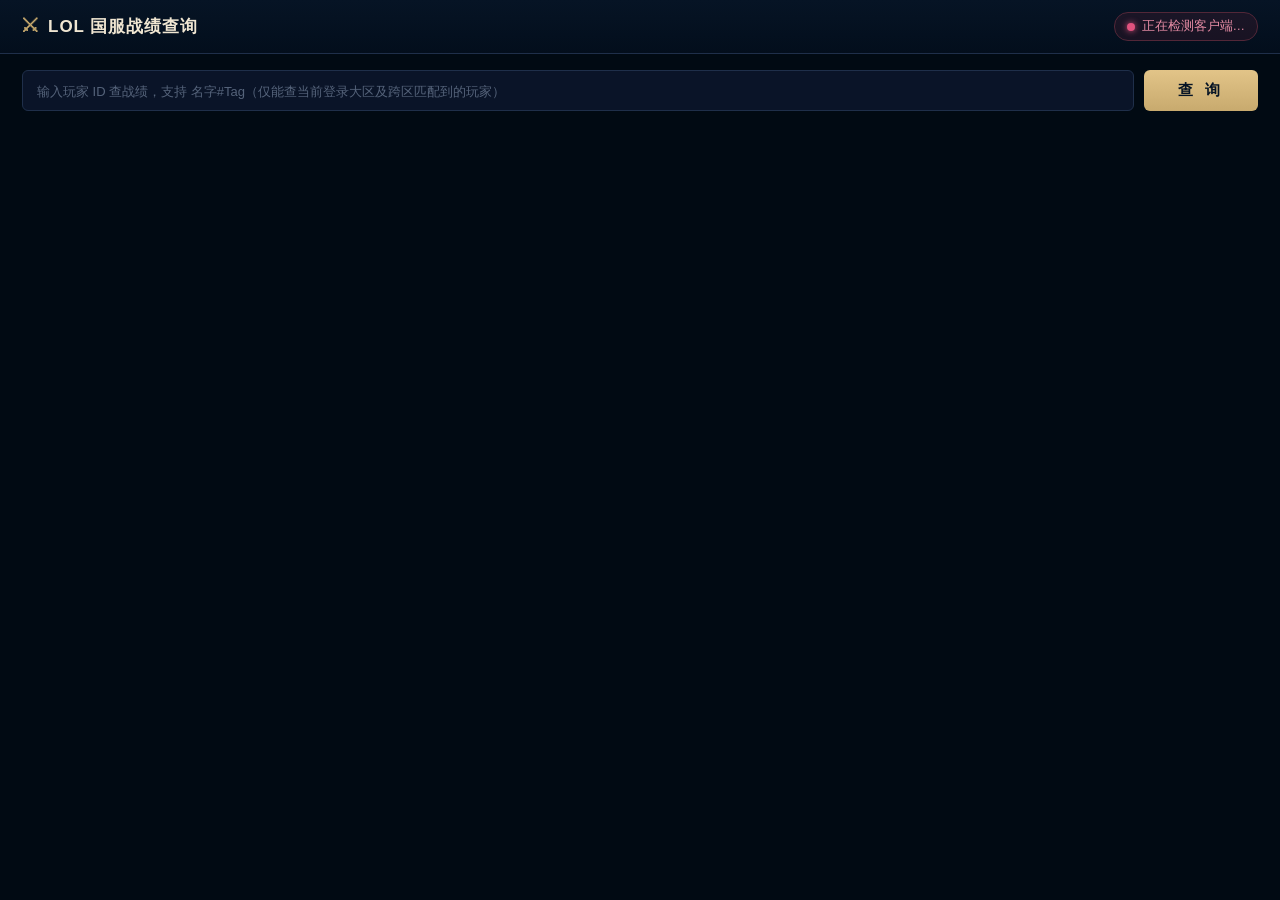
==== app/ui/index.html @ 6cfbda03 "LoL CN server match history viewer (LCU + pywebview), packaged as single exe" ====
<!DOCTYPE html>
<html lang="zh-CN">
<head>
<meta charset="utf-8">
<title>英雄联盟国服战绩查询</title>
<link rel="stylesheet" href="style.css">
</head>
<body>
<header>
  <div class="logo"><span class="logo-mark">⚔</span>LOL 国服战绩查询</div>
  <div id="connBadge" class="badge offline">
    <span class="dot"></span><span id="connText">正在检测客户端…</span>
    <button id="retryBtn" class="mini" hidden>重试</button>
  </div>
</header>

<main>
  <section class="search-row">
    <input id="queryInput" placeholder="输入玩家 ID 查战绩，支持 名字#Tag（仅能查当前登录大区及跨区匹配到的玩家）" autocomplete="off">
    <button id="searchBtn" class="primary">查 询</button>
  </section>

  <div id="toast" class="toast" hidden></div>

  <section id="playerBar" class="player-bar" hidden></section>
  <section id="summaryCards" class="summary" hidden></section>

  <section id="listHead" class="list-head" hidden>
    <div id="listTitle" class="list-title">战绩</div>
    <div class="list-actions">
      <button id="loadMoreBtn" class="ghost">加载更多</button>
      <button id="loadAllBtn" class="ghost">加载全部战绩</button>
      <button id="exportBtn" class="ghost">导出 CSV</button>
    </div>
  </section>

  <section id="matchList" class="match-list"></section>
  <div id="loadingAll" class="loading-all" hidden></div>
  <div id="emptyHint" class="empty" hidden>输入玩家 ID 开始查询</div>
</main>

<div id="detailMask" class="detail-mask" hidden>
  <div class="detail-panel">
    <div class="detail-head">
      <span id="detailTitle">对局详情</span>
      <button id="detailClose" class="ghost">关闭</button>
    </div>
    <div id="detailBody" class="detail-body">加载中…</div>
  </div>
</div>

<script src="app.js"></script>
</body>
</html>
---- app/ui/style.css ----
:root {
  --bg: #010a13;
  --panel: #0a1428;
  --panel2: #0f1e33;
  --line: #1f2f4a;
  --gold: #c8aa6e;
  --gold-bright: #f0e6d2;
  --cyan: #0ac8b9;
  --text: #a9b3c4;
  --text-bright: #e8e8f0;
  --win: #4a8fd6;
  --lose: #e0527e;
  --kda-high: #d0a94c;
}

* { box-sizing: border-box; margin: 0; padding: 0; }

/* hidden 属性必须始终生效，防止被 display:flex 等规则覆盖 */
[hidden] { display: none !important; }

body {
  background: var(--bg);
  color: var(--text);
  font-family: "Microsoft YaHei", "PingFang SC", "Segoe UI", sans-serif;
  font-size: 14px;
  overflow: hidden;
  height: 100vh;
  display: flex;
  flex-direction: column;
}

header {
  display: flex; align-items: center; justify-content: space-between;
  padding: 12px 22px;
  background: linear-gradient(180deg, #061425, #030e1c);
  border-bottom: 1px solid var(--line);
  flex: none;
}
.logo { font-size: 17px; font-weight: bold; color: var(--gold-bright); letter-spacing: 1px; }
.logo-mark { color: var(--gold); margin-right: 8px; }

.badge {
  display: flex; align-items: center; gap: 7px;
  padding: 5px 12px; border-radius: 14px; font-size: 12.5px;
  border: 1px solid var(--line);
}
.badge .dot { width: 8px; height: 8px; border-radius: 50%; background: #888; }
.badge.online { color: #7be3c0; border-color: #1e4a3d; background: rgba(30, 90, 70, .25); }
.badge.online .dot { background: #2fd6a0; box-shadow: 0 0 6px #2fd6a0; }
.badge.offline { color: #e58ba4; border-color: #522738; background: rgba(90, 30, 50, .25); }
.badge.offline .dot { background: #e0527e; box-shadow: 0 0 6px #e0527e; }

main { flex: 1; overflow-y: auto; padding: 16px 22px 30px; }

/* ---------- 搜索 ---------- */
.search-row { display: flex; gap: 10px; margin-bottom: 14px; }
#queryInput {
  flex: 1; padding: 11px 14px; font-size: 14.5px;
  background: var(--panel); border: 1px solid var(--line); border-radius: 6px;
  color: var(--text-bright); outline: none; transition: border-color .15s;
}
#queryInput:focus { border-color: var(--gold); }
#queryInput::placeholder { color: #55637a; font-size: 13px; }

button.primary {
  padding: 11px 34px; font-size: 15px; letter-spacing: 4px; cursor: pointer;
  color: #061425; font-weight: bold;
  background: linear-gradient(180deg, #e2c488, #c8aa6e);
  border: none; border-radius: 6px; transition: filter .15s;
}
button.primary:hover { filter: brightness(1.1); }
button.primary:disabled { filter: grayscale(.6); cursor: not-allowed; }

button.ghost {
  padding: 7px 14px; font-size: 13px; cursor: pointer; color: var(--gold);
  background: transparent; border: 1px solid #3a4a63; border-radius: 5px;
  transition: all .15s;
}
button.ghost:hover:not(:disabled) { border-color: var(--gold); background: rgba(200,170,110,.08); }
button.ghost:disabled { opacity: .45; cursor: not-allowed; }
button.mini {
  padding: 2px 10px; font-size: 12px; cursor: pointer; color: #e58ba4;
  background: transparent; border: 1px solid #522738; border-radius: 10px;
}

/* ---------- 提示 ---------- */
.toast {
  position: sticky; top: 0; z-index: 50; margin-bottom: 12px;
  padding: 10px 14px; border-radius: 6px; font-size: 13.5px; line-height: 1.5;
  background: #2c1622; color: #f0b7c8; border: 1px solid #522738;
}

/* ---------- 玩家条 ---------- */
.player-bar {
  display: flex; align-items: center; gap: 14px;
  padding: 14px 18px; margin-bottom: 12px;
  background: linear-gradient(90deg, var(--panel2), var(--panel));
  border: 1px solid var(--line); border-radius: 8px;
}
.player-bar .avatar {
  width: 52px; height: 52px; border-radius: 50%; flex: none;
  background: radial-gradient(circle at 35% 30%, #2a4a75, #14263f);
  color: var(--gold-bright); font-size: 22px; font-weight: bold;
  display: flex; align-items: center; justify-content: center;
  border: 2px solid var(--gold); overflow: hidden;
}
.player-bar .avatar img { width: 100%; height: 100%; object-fit: cover; }
.player-bar .name { font-size: 18px; font-weight: bold; color: var(--text-bright); }
.player-bar .sub { font-size: 12.5px; color: #6b7a92; margin-top: 3px; }

/* ---------- 汇总 ---------- */
.summary { display: grid; grid-template-columns: repeat(4, 1fr); gap: 10px; margin-bottom: 14px; }
.stat-card {
  background: var(--panel); border: 1px solid var(--line); border-radius: 8px;
  padding: 12px 16px;
}
.stat-card .label { font-size: 12px; color: #6b7a92; margin-bottom: 6px; }
.stat-card .value { font-size: 21px; font-weight: bold; color: var(--text-bright); }
.stat-card .value .unit { font-size: 12px; color: #6b7a92; font-weight: normal; }
.stat-card .champ-row { display: flex; gap: 6px; flex-wrap: wrap; }
.champ-chip { display: flex; align-items: center; gap: 4px; font-size: 11px; color: var(--text); }
.champ-chip img { width: 24px; height: 24px; border-radius: 4px; }
.champ-chip .wr { color: #6b7a92; }
.champ-chip b { color: var(--text-bright); font-weight: normal; }
.champ-chip .cname { max-width: 64px; overflow: hidden; text-overflow: ellipsis; white-space: nowrap; }
.wr-good { color: #5fc6ae !important; }
.wr-bad { color: #e0527e !important; }

/* ---------- 列表 ---------- */
.list-head {
  display: flex; align-items: center; justify-content: space-between;
  margin: 4px 0 10px;
}
.list-title { font-size: 14px; color: #8393ab; }
.list-actions { display: flex; gap: 8px; }

.match-list { display: flex; flex-direction: column; gap: 8px; }

.match-card {
  display: flex; align-items: center; gap: 14px;
  background: var(--panel); border: 1px solid var(--line); border-radius: 8px;
  padding: 10px 14px 10px 0; cursor: pointer; overflow: hidden;
  transition: border-color .15s, transform .1s;
}
.match-card:hover { border-color: #3a5a83; }
.match-card.win { border-left: 3px solid var(--win); }
.match-card.lose { border-left: 3px solid var(--lose); }

.mc-champ { position: relative; width: 52px; height: 52px; flex: none; margin-left: 12px; }
.mc-champ img {
  width: 100%; height: 100%; border-radius: 6px; object-fit: cover;
  border: 1px solid var(--line);
}
.mc-champ .lvl {
  position: absolute; right: -4px; bottom: -4px;
  background: #061425; border: 1px solid var(--line); border-radius: 8px;
  font-size: 10.5px; padding: 0 5px; color: var(--gold);
}
.mc-champ .ph {
  width: 100%; height: 100%; border-radius: 6px;
  background: linear-gradient(135deg, #1b3355, #10203a);
  display: flex; align-items: center; justify-content: center;
  color: var(--gold); font-size: 16px; font-weight: bold;
}

.mc-main { width: 190px; flex: none; }
.mc-main .cname { font-size: 14.5px; font-weight: bold; color: var(--text-bright); }
.mc-main .meta { font-size: 12px; color: #6b7a92; margin-top: 4px; }
.mc-main .meta .win-word { color: #5fc6ae; font-weight: bold; }
.mc-main .meta .lose-word { color: #e0527e; font-weight: bold; }

.mc-kda { width: 130px; flex: none; text-align: center; }
.mc-kda .nums { font-size: 15.5px; color: var(--text-bright); font-weight: bold; }
.mc-kda .nums .d { color: #e0527e; }
.mc-kda .ratio { font-size: 12px; margin-top: 3px; color: #6b7a92; }
.kda-good { color: var(--kda-high) !important; }

.mc-stats { display: flex; gap: 22px; flex: 1; }
.mc-stat { text-align: center; min-width: 52px; }
.mc-stat .v { font-size: 14px; color: var(--text-bright); }
.mc-stat .k { font-size: 11px; color: #6b7a92; margin-top: 2px; }

.mc-right { text-align: right; flex: none; margin-left: auto; padding-right: 4px; }
.mc-right .dur { font-size: 13px; color: var(--text); }
.mc-right .mode { font-size: 12px; color: #6b7a92; margin-top: 3px; }
.mc-right .arrow { color: #3a4a63; font-size: 16px; margin-left: 10px; }
.remake-tag { font-size: 11px; color: #c9a227; border: 1px solid #4d3f14; border-radius: 3px; padding: 0 4px; margin-left: 6px; }

.empty { text-align: center; color: #55637a; padding: 60px 0; font-size: 14px; }
.loading-all { text-align: center; color: var(--gold); padding: 14px 0; font-size: 13px; }

/* ---------- 详情弹层 ---------- */
.detail-mask {
  position: fixed; inset: 0; background: rgba(1, 6, 12, .78); z-index: 100;
  display: flex; align-items: center; justify-content: center;
}
.detail-panel {
  width: min(860px, 92vw); max-height: 86vh; overflow-y: auto;
  background: var(--panel2); border: 1px solid #3a4a63; border-radius: 10px;
  padding: 18px 22px;
}
.detail-head {
  display: flex; justify-content: space-between; align-items: center;
  font-size: 15px; color: var(--text-bright); font-weight: bold; margin-bottom: 14px;
}
.detail-team-title { font-size: 13px; margin: 10px 0 6px; color: #8393ab; }
.detail-team-title.win { color: #5fc6ae; }
.detail-team-title.lose { color: #e0527e; }

.dtable { width: 100%; border-collapse: collapse; }
.dtable td { padding: 5px 6px; font-size: 13px; border-top: 1px solid #16263e; }
.dtable tr.me { background: rgba(200, 170, 110, .07); }
.dtable .dchamp { display: flex; align-items: center; gap: 8px; }
.dtable .dchamp img { width: 30px; height: 30px; border-radius: 4px; }
.dtable .dchamp span { color: var(--text-bright); }
.dtable .items { display: flex; gap: 3px; }
.dtable .items img { width: 20px; height: 20px; border-radius: 3px; background: #16263e; }
.dtable .dkda b { color: var(--text-bright); }
.dtable .dkda .d { color: #e0527e; }

/* 滚动条 */
::-webkit-scrollbar { width: 10px; }
::-webkit-scrollbar-thumb { background: #1f2f4a; border-radius: 5px; }
::-webkit-scrollbar-track { background: transparent; }
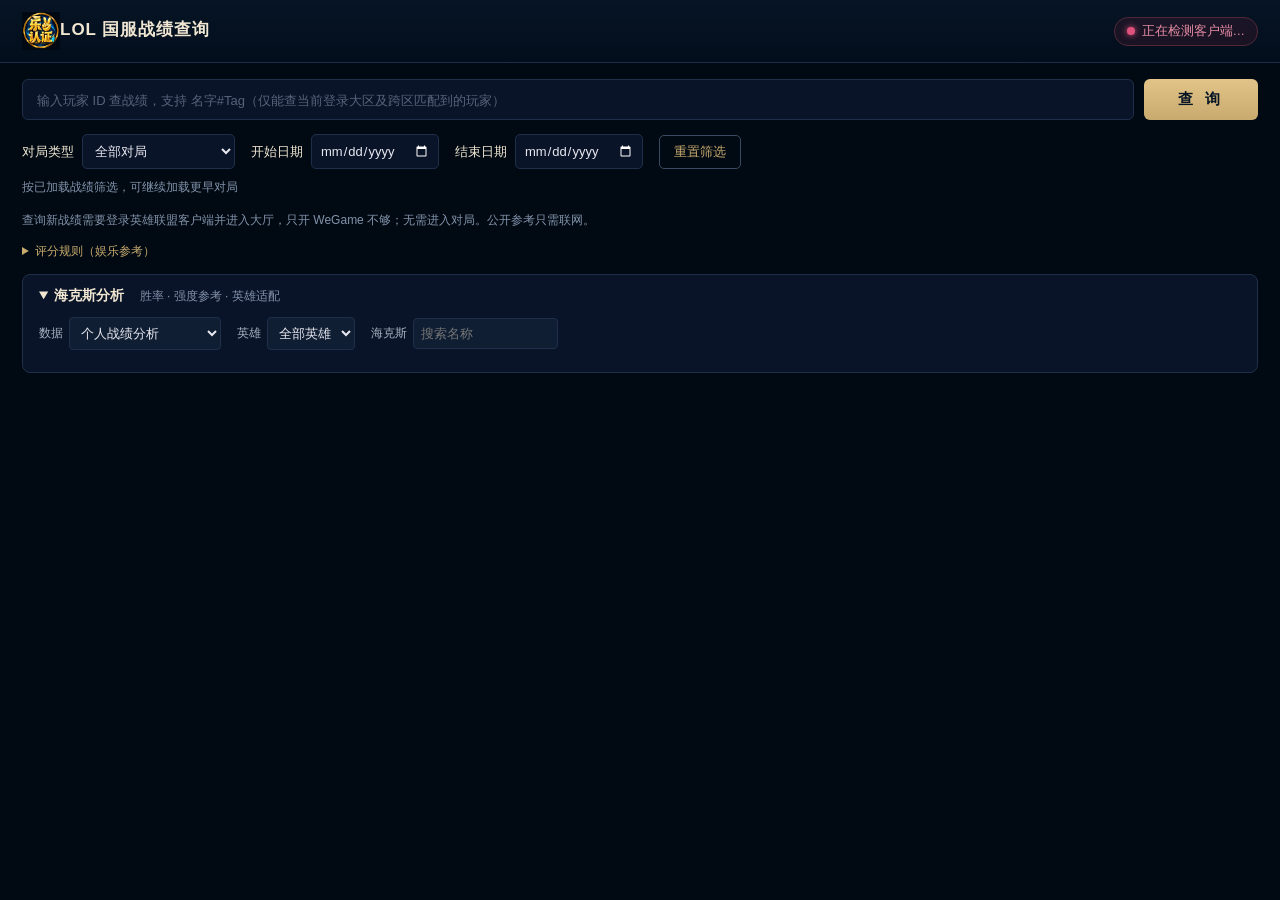
==== commit 9d241e60: "feat: add ARAM Mayhem analysis, player ratings and custom app icon" ====
--- a/app/ui/index.html
+++ b/app/ui/index.html
@@ -3,11 +3,12 @@
 <head>
 <meta charset="utf-8">
 <title>英雄联盟国服战绩查询</title>
+<link rel="icon" href="app-icon.ico">
 <link rel="stylesheet" href="style.css">
 </head>
 <body>
 <header>
-  <div class="logo"><span class="logo-mark">⚔</span>LOL 国服战绩查询</div>
+  <div class="logo"><img class="app-logo" src="app-icon.png" alt="乐✌认证">LOL 国服战绩查询</div>
   <div id="connBadge" class="badge offline">
     <span class="dot"></span><span id="connText">正在检测客户端…</span>
     <button id="retryBtn" class="mini" hidden>重试</button>
@@ -20,14 +21,54 @@
     <button id="searchBtn" class="primary">查 询</button>
   </section>
 
+  <section class="filter-row" aria-label="战绩筛选">
+    <label>对局类型 <select id="queueFilter">
+      <option value="all">全部对局</option>
+      <option value="mayhem">海克斯大乱斗</option>
+      <option value="aram">极地大乱斗</option>
+      <option value="ranked-solo">排位（单双排）</option>
+      <option value="ranked-flex">排位（灵活组排）</option>
+      <option value="normal">匹配模式</option>
+      <option value="arena">斗魂竞技场</option>
+      <option value="urf">无限火力 / 无限乱斗</option>
+      <option value="other">其他模式</option>
+    </select></label>
+    <label>开始日期 <input id="dateFrom" type="date"></label>
+    <label>结束日期 <input id="dateTo" type="date"></label>
+    <button id="resetFilters" class="ghost">重置筛选</button>
+    <span id="filterHint" class="filter-hint">按已加载战绩筛选，可继续加载更早对局</span>
+  </section>
+
   <div id="toast" class="toast" hidden></div>
+  <p class="connection-help">查询新战绩需要登录英雄联盟客户端并进入大厅，只开 WeGame 不够；无需进入对局。公开参考只需联网。</p>
 
   <section id="playerBar" class="player-bar" hidden></section>
   <section id="summaryCards" class="summary" hidden></section>
+  <section id="damageSummary" class="damage-summary" hidden>
+    <div><b>近期伤害评价</b> <span id="damageVerdict"></span><p id="damageProgress"></p></div>
+    <button id="retryDamage" class="ghost" hidden>重试伤害核验</button>
+  </section>
+  <details class="rating-rules"><summary>评分规则（娱乐参考）</summary><div id="ratingRules"></div></details>
+
+  <details id="augmentAnalysis" class="analysis-panel" open>
+    <summary>海克斯分析 <span>胜率 · 强度参考 · 英雄适配</span></summary>
+    <div class="analysis-controls">
+      <label>数据 <select id="analysisSource">
+        <option value="personal">个人战绩分析</option>
+        <option value="public">公开强度 / 英雄适配</option>
+      </select></label>
+      <label>英雄 <select id="analysisChampion"><option value="0">全部英雄</option></select></label>
+      <label>海克斯 <input id="analysisSearch" type="search" placeholder="搜索名称"></label>
+      <button id="refreshReference" class="ghost" hidden>刷新公开参考</button>
+    </div>
+    <p id="analysisNote" class="analysis-note"></p>
+    <div id="analysisBody" class="analysis-body"></div>
+  </details>
 
   <section id="listHead" class="list-head" hidden>
     <div id="listTitle" class="list-title">战绩</div>
     <div class="list-actions">
+      <select id="matchSort" aria-label="战绩排序"><option value="date">最新对局在前</option><option value="score">评分从高到低</option></select>
       <button id="loadMoreBtn" class="ghost">加载更多</button>
       <button id="loadAllBtn" class="ghost">加载全部战绩</button>
       <button id="exportBtn" class="ghost">导出 CSV</button>
@@ -43,12 +84,16 @@
   <div class="detail-panel">
     <div class="detail-head">
       <span id="detailTitle">对局详情</span>
+      <select id="detailSort" aria-label="队伍内排序"><option value="default">队伍默认顺序</option><option value="score">队伍内评分从高到低</option></select>
       <button id="detailClose" class="ghost">关闭</button>
     </div>
     <div id="detailBody" class="detail-body">加载中…</div>
   </div>
 </div>
 
+<script src="ratings.js"></script>
+<script src="damage.js"></script>
+<script src="analysis.js"></script>
 <script src="app.js"></script>
 </body>
 </html>
--- a/app/ui/style.css
+++ b/app/ui/style.css
@@ -209,16 +209,119 @@
 
 .dtable { width: 100%; border-collapse: collapse; }
 .dtable td { padding: 5px 6px; font-size: 13px; border-top: 1px solid #16263e; }
+.dtable td:nth-child(n+2) { white-space: nowrap; }
 .dtable tr.me { background: rgba(200, 170, 110, .07); }
 .dtable .dchamp { display: flex; align-items: center; gap: 8px; }
 .dtable .dchamp img { width: 30px; height: 30px; border-radius: 4px; }
 .dtable .dchamp span { color: var(--text-bright); }
+.dtable .dchamp .pname { color: #8393ab; font-size: 12px; max-width: 110px;
+  overflow: hidden; text-overflow: ellipsis; white-space: nowrap; }
+.dtable .daug { max-width: 250px; }
 .dtable .items { display: flex; gap: 3px; }
 .dtable .items img { width: 20px; height: 20px; border-radius: 3px; background: #16263e; }
 .dtable .dkda b { color: var(--text-bright); }
 .dtable .dkda .d { color: #e0527e; }
 
+/* 海克斯强化符文徽章 */
+.aug-chips { display: flex; flex-wrap: wrap; gap: 4px; margin-top: 4px; }
+.aug-chip {
+  font-size: 11px; line-height: 1; padding: 4px 6px;
+  color: #c8aa6e; background: rgba(200, 170, 110, .10);
+  border: 1px solid rgba(200, 170, 110, .35); border-radius: 3px;
+  white-space: nowrap;
+}
+.stat-card .sublabel { font-size: 11px; color: #6b7a92; margin-top: 5px; }
+
+.filter-row { display: flex; align-items: center; flex-wrap: wrap; gap: 10px 16px; margin-bottom: 16px; }
+.filter-row label { display: flex; align-items: center; gap: 8px; font-size: 13px; color: var(--gold-bright); }
+.filter-row select, .filter-row input {
+  color-scheme: dark; background: var(--panel); color: var(--text-bright);
+  border: 1px solid var(--line); border-radius: 5px; padding: 8px; font: inherit;
+}
+.filter-row select:focus, .filter-row input:focus { outline: 1px solid var(--gold); }
+.filter-hint { flex-basis: 100%; color: #8393ab; font-size: 12px; }
+.connection-help { color: #8393ab; font-size: 12px; margin: 0 0 14px; }
+.analysis-panel { margin-bottom: 16px; border: 1px solid var(--line); border-radius: 8px; background: var(--panel); padding: 12px 16px; }
+.analysis-panel summary { color: var(--gold-bright); cursor: pointer; font-weight: bold; }
+.analysis-panel summary span { margin-left: 12px; color: #8393ab; font-size: 12px; font-weight: normal; }
+.analysis-controls { display: flex; flex-wrap: wrap; align-items: center; gap: 10px 16px; margin-top: 12px; }
+.analysis-controls label { display: flex; align-items: center; gap: 6px; font-size: 12px; }
+.analysis-controls select, .analysis-controls input { background: var(--panel2); color: var(--text-bright); border: 1px solid var(--line); padding: 7px; border-radius: 4px; max-width: 230px; }
+.analysis-controls input { width: 145px; }
+.analysis-note { font-size: 12px; color: #8393ab; line-height: 1.6; margin: 10px 0; }
+.analysis-note a { color: var(--cyan); }
+.analysis-body { max-height: 300px; overflow: auto; font-size: 13px; }
+.analysis-table { width: 100%; border-collapse: collapse; }
+.analysis-table th { position: sticky; top: 0; background: #12243b; text-align: left; font-weight: normal; color: #bdcadb; z-index: 1; }
+.analysis-table th, .analysis-table td { padding: 8px; border-bottom: 1px solid var(--line); }
+.analysis-table th, .analysis-table td:nth-child(2), .analysis-table td:nth-child(3) { white-space: nowrap; }
+.analysis-table .aug-chips { margin: 0; }
+.analysis-rate { color: var(--text-bright); font-weight: bold; }
+.analysis-pair { margin: 3px 0; line-height: 1.5; }
+.reference-tier { padding: 3px 10px; border: 1px solid #41566f; border-radius: 4px; }
+.tier-T1 { color: #e6b9ff; border-color: #8661b2; }
+.tier-T2 { color: #e7cb86; border-color: #8c7037; }
+.reference-stale { color: #efbb66; }
+.copy-id { flex: none; padding: 3px 7px; color: var(--cyan); background: transparent; border: 1px solid #285455; border-radius: 4px; cursor: pointer; font: inherit; font-size: 11px; }
+.copy-id:hover { background: #153435; }
+.copy-id:disabled { opacity: .4; cursor: default; }
+.dtable .dchamp { flex-wrap: wrap; }
+.rating-rules { color: #8393ab; margin-bottom: 14px; font-size: 12px; }
+.rating-rules summary { cursor: pointer; color: var(--gold); }
+#ratingRules { padding: 8px 12px; line-height: 1.8; background: var(--panel); border-radius: 5px; }
+.rating-badge { display: inline-block; padding: 3px 6px; border: 1px solid #384b62; border-radius: 4px; font-size: 12px; white-space: nowrap; color: #9baec5; }
+.rating-0 { color: #f4d778; border-color: #97772f; background: #3a3018; }
+.rating-1 { color: #d1afff; border-color: #705093; background: #2b2240; }
+.rating-2 { color: #71d5cb; border-color: #30746f; }
+.rating-3 { color: #91bce7; border-color: #3a6285; }
+.rating-4 { color: #c4b6a2; }
+.rating-5 { color: #d98d9e; border-color: #643846; }
+.mc-right .rating-badge { margin-top: 6px; }
+.player-rating { display: flex; align-items: center; gap: 8px; flex-wrap: wrap; font-size: 12px; margin-top: 8px; }
+.player-rating > span:last-child { color: #8393ab; }
+.friend-badge { display: inline-block; padding: 2px 5px; border: 1px solid #354861; border-radius: 4px; color: #98a9c0; font-size: 11px; white-space: nowrap; }
+.friend-friend { color: #72dac2; border-color: #286852; background: #132e29; }
+.friend-self { color: #ebcf8f; border-color: #736035; }
+.friend-unknown { color: #a59ba8; }
+.detail-friend-note { color: #8393ab; font-size: 12px; margin-bottom: 8px; }
+.detail-rating { margin-top: 5px; }
+.detail-rating .rating-badge { font-size: 11px; }
+.list-head, .list-actions { flex-wrap: wrap; gap: 8px; }
+#matchSort, #detailSort { color: var(--text-bright); background: var(--panel); border: 1px solid var(--line); border-radius: 5px; padding: 5px; }
+.detail-head { gap: 10px; flex-wrap: wrap; }
+#detailSort { margin-left: auto; }
+.damage-summary { display: flex; align-items: center; justify-content: space-between; gap: 12px; padding: 12px 16px; margin-bottom: 14px; background: var(--panel); border: 1px solid var(--line); border-radius: 8px; }
+.damage-summary b { color: var(--gold-bright); margin-right: 10px; }
+.damage-summary p { margin-top: 6px; color: #8393ab; line-height: 1.6; font-size: 12px; }
+.damage-summary button { flex: none; }
+.damage-badge { display: inline-block; color: #8393ab; font-size: 10px; margin-top: 5px; white-space: nowrap; }
+.damage-top { color: #71dbc2; font-weight: bold; }
+.summary { grid-template-columns: repeat(3, minmax(0, 1fr)) minmax(270px, 1.5fr); }
+.stat-card .champ-row { display: grid; grid-template-columns: repeat(2, minmax(0, 1fr)); }
+.champ-chip { min-width: 0; }
+.champ-chip .cname { min-width: 0; flex: 1; }
+.mc-main { width: 290px; min-width: 0; flex: 1; }
+.mc-main .meta time { color: #a9b3c4; }
+.mc-stats { flex: none; gap: 14px; }
+.aug-chip { display: inline-flex; align-items: center; gap: 5px; line-height: 1.4; white-space: normal; }
+.aug-chip img, .aug-placeholder { width: 24px; height: 24px; object-fit: contain; flex: none; }
+.aug-placeholder { text-align: center; font-size: 22px; line-height: 24px; }
+.aug-chip.kSilver { color: #c7d4e3; border-color: #5d718a; background: #1b293d; }
+.aug-chip.kGold { color: #e7cb86; border-color: #8c7037; }
+.aug-chip.kPrismatic { color: #d9bcff; border-color: #8661b2; background: #302440; }
+.aug-empty { color: #8393ab; font-size: 12px; margin-top: 6px; }
+.detail-panel { width: min(1040px, 96vw); }
+.detail-body { overflow-x: auto; }
+.dtable td.daug { max-width: none; white-space: normal; border-top: none; padding: 0 6px 12px 44px; }
+@media (max-width: 1000px) {
+  .mc-stats { gap: 8px; }
+  .mc-kda { width: 110px; }
+  .match-card { gap: 10px; }
+}
+
 /* 滚动条 */
 ::-webkit-scrollbar { width: 10px; }
 ::-webkit-scrollbar-thumb { background: #1f2f4a; border-radius: 5px; }
 ::-webkit-scrollbar-track { background: transparent; }
+
+.app-logo { width: 38px; height: 38px; object-fit: contain; vertical-align: middle; }
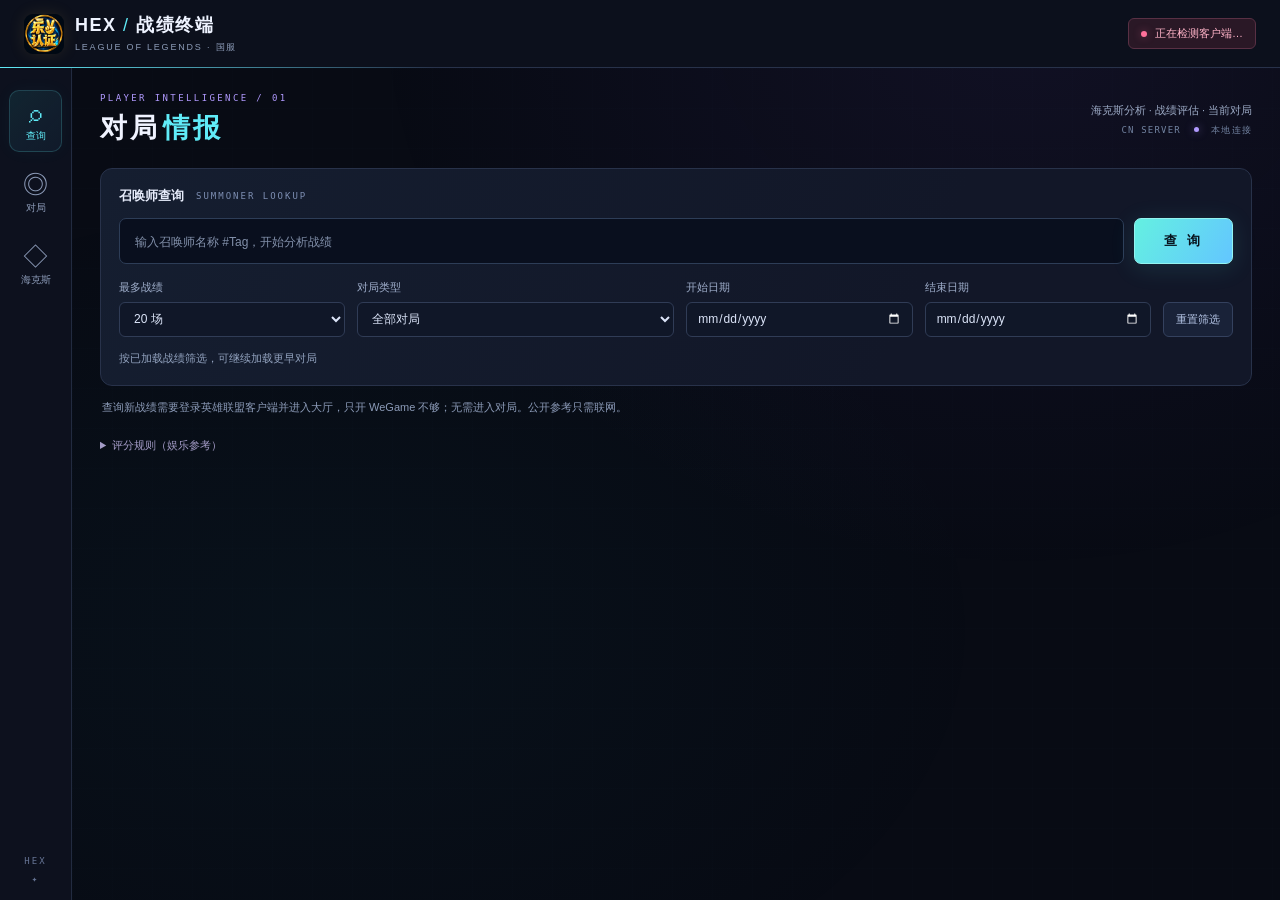
==== commit 4d1930ba: "feat: 进入游戏自动发送队友评价（带项目地址）；批量加载与加载特效完善 - 队友评价：当前对局页一键发送 + 进入对局自动发送（每局一次、可开关、记忆设置），   内容带应用签名「恁🐎战绩查询」与" ====
--- a/app/ui/index.html
+++ b/app/ui/index.html
@@ -8,80 +8,126 @@
 </head>
 <body>
 <header>
-  <div class="logo"><img class="app-logo" src="app-icon.png" alt="乐✌认证">LOL 国服战绩查询</div>
+  <div class="logo"><img class="app-logo" src="app-icon.png" alt="乐✌认证"><div><b>HEX<span> / </span>战绩终端</b><small>LEAGUE OF LEGENDS · 国服</small></div></div>
   <div id="connBadge" class="badge offline">
     <span class="dot"></span><span id="connText">正在检测客户端…</span>
     <button id="retryBtn" class="mini" hidden>重试</button>
   </div>
 </header>
 
+<div class="app-shell">
+<nav class="side-rail" aria-label="功能导航">
+  <a href="#page-query" class="rail-link active" data-page="query" title="战绩查询"><span>⌕</span><small>查询</small></a>
+  <a href="#page-game" class="rail-link" data-page="game" title="当前对局与优选海克斯"><span>◎</span><small>对局</small></a>
+  <a href="#page-augment" class="rail-link" data-page="augment" title="海克斯分析"><span>◇</span><small>海克斯</small></a>
+  <div class="rail-footer">HEX<br>✦<br><span id="buildTag" title="当前版本"></span></div>
+</nav>
 <main>
-  <section class="search-row">
-    <input id="queryInput" placeholder="输入玩家 ID 查战绩，支持 名字#Tag（仅能查当前登录大区及跨区匹配到的玩家）" autocomplete="off">
-    <button id="searchBtn" class="primary">查 询</button>
+  <div class="page-heading"><div><p class="eyebrow">PLAYER INTELLIGENCE / 01</p><h1>对局<span>情报</span></h1></div><div class="heading-meta">海克斯分析 · 战绩评估 · 当前对局<span>CN SERVER <i></i> 本地连接</span></div></div>
+
+  <section class="page" data-page="game" hidden>
+    <details id="currentGame" class="current-game" open>
+      <summary><span class="section-symbol">◎</span> 当前对局 <span id="currentState">正在检测…</span></summary>
+      <div class="current-toolbar"><p id="currentNote"></p><button id="autoSendBtn" class="ghost">进入游戏自动发送：开</button><button id="sendReviewBtn" class="ghost" title="把本工具对队友近期战绩的快评发进选人/对局聊天">一键发送队友评价</button><button id="refreshCurrent" class="ghost">刷新对局</button></div>
+      <div id="currentTeams" class="current-teams"></div>
+    </details>
+    <section id="augmentPrefs" class="augment-prefs">
+      <div class="prefs-head">
+        <b><span class="section-symbol">✦</span> 优选海克斯</b>
+        <label>英雄 <select id="prefsChampion"><option value="0">请选择英雄</option></select></label>
+        <label>添加 <input id="prefsSearch" type="search" placeholder="搜索海克斯名称或 ID" autocomplete="off"></label>
+      </div>
+      <p id="prefsNote" class="prefs-note"></p>
+      <div id="prefsList" class="prefs-list"></div>
+      <div id="prefsSuggest" class="prefs-suggest" hidden></div>
+    </section>
   </section>
 
-  <section class="filter-row" aria-label="战绩筛选">
-    <label>对局类型 <select id="queueFilter">
-      <option value="all">全部对局</option>
-      <option value="mayhem">海克斯大乱斗</option>
-      <option value="aram">极地大乱斗</option>
-      <option value="ranked-solo">排位（单双排）</option>
-      <option value="ranked-flex">排位（灵活组排）</option>
-      <option value="normal">匹配模式</option>
-      <option value="arena">斗魂竞技场</option>
-      <option value="urf">无限火力 / 无限乱斗</option>
-      <option value="other">其他模式</option>
-    </select></label>
-    <label>开始日期 <input id="dateFrom" type="date"></label>
-    <label>结束日期 <input id="dateTo" type="date"></label>
-    <button id="resetFilters" class="ghost">重置筛选</button>
-    <span id="filterHint" class="filter-hint">按已加载战绩筛选，可继续加载更早对局</span>
+  <section class="page" data-page="query">
+    <section id="searchWorkspace" class="query-panel">
+      <div class="query-heading"><b>召唤师查询</b><span>SUMMONER LOOKUP</span></div>
+      <section class="search-row">
+        <input id="queryInput" placeholder="输入召唤师名称 #Tag，开始分析战绩" aria-label="玩家名称和 Tag" autocomplete="off">
+        <button id="searchBtn" class="primary">查 询</button>
+      </section>
+      <section class="filter-row" aria-label="战绩筛选">
+        <label>最多战绩 <select id="historyLimit">
+          <option value="20">20 场</option>
+          <option value="50">50 场</option>
+          <option value="100">100 场</option>
+          <option value="200">200 场</option>
+          <option value="300">300 场</option>
+          <option value="500">500 场</option>
+        </select></label>
+        <label>对局类型 <select id="queueFilter">
+          <option value="all">全部对局</option>
+          <option value="mayhem">海克斯大乱斗</option>
+          <option value="aram">极地大乱斗</option>
+          <option value="ranked-solo">排位（单双排）</option>
+          <option value="ranked-flex">排位（灵活组排）</option>
+          <option value="normal">匹配模式</option>
+          <option value="arena">斗魂竞技场</option>
+          <option value="urf">无限火力 / 无限乱斗</option>
+          <option value="other">其他模式</option>
+        </select></label>
+        <label>开始日期 <input id="dateFrom" type="date"></label>
+        <label>结束日期 <input id="dateTo" type="date"></label>
+        <button id="resetFilters" class="ghost">重置筛选</button>
+        <span id="filterHint" class="filter-hint">按已加载战绩筛选，可继续加载更早对局</span>
+      </section>
+    </section>
+    <p class="connection-help">查询新战绩需要登录英雄联盟客户端并进入大厅，只开 WeGame 不够；无需进入对局。公开参考只需联网。</p>
+    <section id="playerBar" class="player-bar" hidden></section>
+    <section id="summaryCards" class="summary" hidden></section>
+    <section id="damageSummary" class="damage-summary" hidden>
+      <div><b>近期伤害评价</b> <span id="damageVerdict"></span><p id="damageProgress"></p></div>
+      <button id="retryDamage" class="ghost" hidden>重试伤害核验</button>
+    </section>
+    <section id="listHead" class="list-head" hidden>
+      <div id="listTitle" class="list-title">战绩</div>
+      <div class="list-actions">
+        <select id="matchSort" aria-label="战绩排序"><option value="date">最新对局在前</option><option value="score">评分从高到低</option></select>
+        <button id="loadMoreBtn" class="ghost">加载更多</button>
+        <button id="loadAllBtn" class="ghost">加载至所选上限</button>
+        <button id="stopLoadBtn" class="ghost" hidden>停止加载</button>
+        <button id="exportBtn" class="ghost">导出 CSV</button>
+      </div>
+    </section>
+    <p id="historyProgress" class="filter-hint" role="status" hidden></p>
+    <div id="loadingAll" class="loading-all" hidden>
+      <span class="spinner" aria-hidden="true"></span>
+      <div class="load-body"><b id="loadingText">正在加载战绩…</b>
+        <div class="load-track"><i id="loadingFill"></i></div></div>
+    </div>
+    <section id="matchList" class="match-list"></section>
+    <div id="emptyHint" class="empty" hidden>输入玩家 ID 开始查询</div>
+    <details class="rating-rules"><summary>评分规则（娱乐参考）</summary><div id="ratingRules"></div></details>
   </section>
 
-  <div id="toast" class="toast" hidden></div>
-  <p class="connection-help">查询新战绩需要登录英雄联盟客户端并进入大厅，只开 WeGame 不够；无需进入对局。公开参考只需联网。</p>
-
-  <section id="playerBar" class="player-bar" hidden></section>
-  <section id="summaryCards" class="summary" hidden></section>
-  <section id="damageSummary" class="damage-summary" hidden>
-    <div><b>近期伤害评价</b> <span id="damageVerdict"></span><p id="damageProgress"></p></div>
-    <button id="retryDamage" class="ghost" hidden>重试伤害核验</button>
-  </section>
-  <details class="rating-rules"><summary>评分规则（娱乐参考）</summary><div id="ratingRules"></div></details>
-
-  <details id="augmentAnalysis" class="analysis-panel" open>
-    <summary>海克斯分析 <span>胜率 · 强度参考 · 英雄适配</span></summary>
-    <div class="analysis-controls">
-      <label>数据 <select id="analysisSource">
-        <option value="personal">个人战绩分析</option>
-        <option value="public">公开强度 / 英雄适配</option>
-      </select></label>
-      <label>英雄 <select id="analysisChampion"><option value="0">全部英雄</option></select></label>
-      <label>海克斯 <input id="analysisSearch" type="search" placeholder="搜索名称"></label>
-      <button id="refreshReference" class="ghost" hidden>刷新公开参考</button>
-    </div>
-    <p id="analysisNote" class="analysis-note"></p>
-    <div id="analysisBody" class="analysis-body"></div>
-  </details>
-
-  <section id="listHead" class="list-head" hidden>
-    <div id="listTitle" class="list-title">战绩</div>
-    <div class="list-actions">
-      <select id="matchSort" aria-label="战绩排序"><option value="date">最新对局在前</option><option value="score">评分从高到低</option></select>
-      <button id="loadMoreBtn" class="ghost">加载更多</button>
-      <button id="loadAllBtn" class="ghost">加载全部战绩</button>
-      <button id="exportBtn" class="ghost">导出 CSV</button>
-    </div>
+  <section class="page" data-page="augment" hidden>
+    <details id="augmentAnalysis" class="analysis-panel" open>
+      <summary><span class="section-symbol">◇</span> 海克斯分析 <span>胜率 · 强度参考 · 英雄适配</span></summary>
+      <div class="analysis-controls">
+        <label>数据 <select id="analysisSource">
+          <option value="personal">个人战绩分析</option>
+          <option value="public">公开强度 / 英雄适配</option>
+        </select></label>
+        <label>英雄 <select id="analysisChampion"><option value="0">全部英雄</option></select></label>
+        <label>海克斯 <input id="analysisSearch" type="search" placeholder="搜索名称"></label>
+        <button id="refreshReference" class="ghost" hidden>刷新公开参考</button>
+      </div>
+      <p id="analysisNote" class="analysis-note"></p>
+      <div id="analysisBody" class="analysis-body"></div>
+    </details>
   </section>
 
-  <section id="matchList" class="match-list"></section>
-  <div id="loadingAll" class="loading-all" hidden></div>
-  <div id="emptyHint" class="empty" hidden>输入玩家 ID 开始查询</div>
+  <div id="toast" class="toast" role="status" hidden></div>
 </main>
+</div>
 
-<div id="detailMask" class="detail-mask" hidden>
+<div id="detailMask" class="detail-mask" role="dialog" aria-modal="true" aria-labelledby="detailTitle" hidden>
   <div class="detail-panel">
+    <div class="detail-kicker">MATCH REPORT <span>对局档案</span></div>
     <div class="detail-head">
       <span id="detailTitle">对局详情</span>
       <select id="detailSort" aria-label="队伍内排序"><option value="default">队伍默认顺序</option><option value="score">队伍内评分从高到低</option></select>
@@ -91,9 +137,13 @@
   </div>
 </div>
 
+<script src="current-game.js"></script>
 <script src="ratings.js"></script>
 <script src="damage.js"></script>
 <script src="analysis.js"></script>
+<script src="hero-analysis.js"></script>
+<script src="recent-searches.js"></script>
+<script src="augment-prefs.js"></script>
 <script src="app.js"></script>
 </body>
 </html>
--- a/app/ui/style.css
+++ b/app/ui/style.css
@@ -1,327 +1,259 @@
+/* HEX terminal: shared visual system for every application surface. */
 :root {
-  --bg: #010a13;
-  --panel: #0a1428;
-  --panel2: #0f1e33;
-  --line: #1f2f4a;
-  --gold: #c8aa6e;
-  --gold-bright: #f0e6d2;
-  --cyan: #0ac8b9;
-  --text: #a9b3c4;
-  --text-bright: #e8e8f0;
-  --win: #4a8fd6;
-  --lose: #e0527e;
-  --kda-high: #d0a94c;
+  color-scheme: dark;
+  --bg: #080b14; --panel: #111727; --panel2: #171f33; --line: #28324a;
+  --gold: #60ebf7; --gold-bright: #f1f5ff; --cyan: #60ebf7; --purple: #b19aff;
+  --text: #a5b1ca; --text-bright: #eef3ff; --muted: #8c9bb7;
+  --win: #4de4d0; --lose: #ff719b; --kda-high: #baadff;
 }
-
 * { box-sizing: border-box; margin: 0; padding: 0; }
-
-/* hidden 属性必须始终生效，防止被 display:flex 等规则覆盖 */
 [hidden] { display: none !important; }
-
-body {
-  background: var(--bg);
-  color: var(--text);
-  font-family: "Microsoft YaHei", "PingFang SC", "Segoe UI", sans-serif;
-  font-size: 14px;
-  overflow: hidden;
-  height: 100vh;
-  display: flex;
-  flex-direction: column;
-}
-
-header {
-  display: flex; align-items: center; justify-content: space-between;
-  padding: 12px 22px;
-  background: linear-gradient(180deg, #061425, #030e1c);
-  border-bottom: 1px solid var(--line);
-  flex: none;
-}
-.logo { font-size: 17px; font-weight: bold; color: var(--gold-bright); letter-spacing: 1px; }
-.logo-mark { color: var(--gold); margin-right: 8px; }
-
-.badge {
-  display: flex; align-items: center; gap: 7px;
-  padding: 5px 12px; border-radius: 14px; font-size: 12.5px;
-  border: 1px solid var(--line);
-}
-.badge .dot { width: 8px; height: 8px; border-radius: 50%; background: #888; }
-.badge.online { color: #7be3c0; border-color: #1e4a3d; background: rgba(30, 90, 70, .25); }
-.badge.online .dot { background: #2fd6a0; box-shadow: 0 0 6px #2fd6a0; }
-.badge.offline { color: #e58ba4; border-color: #522738; background: rgba(90, 30, 50, .25); }
-.badge.offline .dot { background: #e0527e; box-shadow: 0 0 6px #e0527e; }
-
-main { flex: 1; overflow-y: auto; padding: 16px 22px 30px; }
-
-/* ---------- 搜索 ---------- */
-.search-row { display: flex; gap: 10px; margin-bottom: 14px; }
-#queryInput {
-  flex: 1; padding: 11px 14px; font-size: 14.5px;
-  background: var(--panel); border: 1px solid var(--line); border-radius: 6px;
-  color: var(--text-bright); outline: none; transition: border-color .15s;
-}
-#queryInput:focus { border-color: var(--gold); }
-#queryInput::placeholder { color: #55637a; font-size: 13px; }
-
-button.primary {
-  padding: 11px 34px; font-size: 15px; letter-spacing: 4px; cursor: pointer;
-  color: #061425; font-weight: bold;
-  background: linear-gradient(180deg, #e2c488, #c8aa6e);
-  border: none; border-radius: 6px; transition: filter .15s;
-}
-button.primary:hover { filter: brightness(1.1); }
-button.primary:disabled { filter: grayscale(.6); cursor: not-allowed; }
-
-button.ghost {
-  padding: 7px 14px; font-size: 13px; cursor: pointer; color: var(--gold);
-  background: transparent; border: 1px solid #3a4a63; border-radius: 5px;
-  transition: all .15s;
-}
-button.ghost:hover:not(:disabled) { border-color: var(--gold); background: rgba(200,170,110,.08); }
-button.ghost:disabled { opacity: .45; cursor: not-allowed; }
-button.mini {
-  padding: 2px 10px; font-size: 12px; cursor: pointer; color: #e58ba4;
-  background: transparent; border: 1px solid #522738; border-radius: 10px;
-}
-
-/* ---------- 提示 ---------- */
-.toast {
-  position: sticky; top: 0; z-index: 50; margin-bottom: 12px;
-  padding: 10px 14px; border-radius: 6px; font-size: 13.5px; line-height: 1.5;
-  background: #2c1622; color: #f0b7c8; border: 1px solid #522738;
-}
-
-/* ---------- 玩家条 ---------- */
-.player-bar {
-  display: flex; align-items: center; gap: 14px;
-  padding: 14px 18px; margin-bottom: 12px;
-  background: linear-gradient(90deg, var(--panel2), var(--panel));
-  border: 1px solid var(--line); border-radius: 8px;
-}
-.player-bar .avatar {
-  width: 52px; height: 52px; border-radius: 50%; flex: none;
-  background: radial-gradient(circle at 35% 30%, #2a4a75, #14263f);
-  color: var(--gold-bright); font-size: 22px; font-weight: bold;
-  display: flex; align-items: center; justify-content: center;
-  border: 2px solid var(--gold); overflow: hidden;
-}
+body { background: var(--bg); color: var(--text); font: 13px "Segoe UI", "Microsoft YaHei", sans-serif; height: 100vh; overflow: hidden; display: flex; flex-direction: column; }
+body::before { content: ""; position: fixed; inset: 0; pointer-events: none; background: radial-gradient(ellipse at 80% 0, #6d45c518, transparent 45%), radial-gradient(ellipse at 25% 70%, #1bb8c50a, transparent 50%); }
+button, input, select { font: inherit; }
+button, a, input, select, summary { -webkit-tap-highlight-color: transparent; }
+button, a { transition: background .18s, border-color .18s, box-shadow .18s, transform .18s; }
+:focus-visible { outline: 2px solid var(--cyan); outline-offset: 3px; }
+a { color: var(--cyan); }
+header { position: relative; z-index: 2; display: flex; align-items: center; justify-content: space-between; gap: 20px; padding: 13px 24px; background: #0c101c; border-bottom: 1px solid var(--line); flex: none; }
+header::after { content: ""; position: absolute; bottom: -1px; left: 0; width: 34%; height: 1px; background: linear-gradient(90deg, var(--cyan), #9173ff00); }
+.logo { display: flex; align-items: center; gap: 11px; color: var(--text-bright); }
+.logo b { font-size: 18px; letter-spacing: 1.5px; }
+.logo b span { color: var(--cyan); font-weight: 400; }
+.logo small { display: block; margin-top: 4px; font-size: 9px; color: var(--muted); letter-spacing: 1.8px; }
+.app-logo { width: 40px; height: 40px; object-fit: contain; border-radius: 9px; box-shadow: 0 0 16px #cda84320; }
+.badge { display: flex; align-items: center; gap: 8px; padding: 7px 12px; border-radius: 6px; font-size: 11px; border: 1px solid var(--line); background: #151b2a; }
+.badge .dot { width: 6px; height: 6px; border-radius: 50%; flex: none; background: var(--muted); }
+.badge.online { color: #80e9d7; border-color: #28564f; background: #102824; }
+.badge.online .dot { background: var(--win); box-shadow: 0 0 8px var(--win); }
+.badge.offline { color: #ffb3c8; border-color: #593044; background: #2a1826; }
+.badge.offline .dot { background: var(--lose); box-shadow: 0 0 8px #ff719b66; }
+.app-shell { position: relative; display: flex; flex: 1; min-height: 0; }
+.side-rail { flex: 0 0 72px; padding: 22px 9px 12px; border-right: 1px solid #222b40; background: #0d111e; display: flex; flex-direction: column; align-items: stretch; gap: 10px; }
+.rail-link { text-decoration: none; color: #8d9cb9; border: 1px solid transparent; border-radius: 10px; text-align: center; padding: 8px 0; }
+.rail-link span { display: block; font: 25px "Segoe UI",sans-serif; line-height: 27px; }
+.rail-link small { display: block; font-size: 10px; margin-top: 3px; }
+.rail-link.active { color: var(--cyan); background: linear-gradient(135deg,#19434c66,#192c4555); border-color: #32717b77; box-shadow: 0 0 18px #51dce00a; }
+.rail-link:hover { color: #fff; background: #192138; }
+.rail-footer { margin-top: auto; text-align: center; color: #667494; font: 9px/2 monospace; letter-spacing: 2px; }
+main { flex: 1; min-width: 0; overflow-y: auto; padding: 24px 28px 36px; scroll-behavior: smooth; background-image: linear-gradient(#6680a604 1px, transparent 1px),linear-gradient(90deg,#6680a604 1px,transparent 1px); background-size: 40px 40px; }
+.page-heading { display: flex; align-items: center; justify-content: space-between; margin-bottom: 22px; gap: 16px; }
+.eyebrow { font: 9px/1.5 Consolas, monospace; letter-spacing: 2.4px; color: var(--purple); margin-bottom: 5px; }
+h1 { color: #f0f3ff; font-size: 27px; letter-spacing: 3px; line-height: 1.3; font-weight: 650; }
+h1 span { color: var(--cyan); margin-left: 3px; }
+.heading-meta { text-align: right; font-size: 11px; color: #9ba9c4; line-height: 2; }
+.heading-meta > span { display: block; font: 9px/2 Consolas,monospace; letter-spacing: 1.2px; color: #7283a1; }
+.heading-meta i { display: inline-block; height: 5px; width: 5px; border-radius: 50%; background: var(--purple); margin: 0 6px 1px; box-shadow: 0 0 8px #b19aff80; }
+.query-panel { padding: 18px; border: 1px solid var(--line); background: linear-gradient(115deg,#151e30,#121728 70%); border-radius: 12px; margin-bottom: 12px; position: relative; }
+.query-heading { display: flex; align-items: center; gap: 12px; margin-bottom: 13px; }
+.query-heading b { color: #e7ecfb; font-size: 13px; }
+.query-heading span { font: 9px Consolas,monospace; letter-spacing: 2px; color: #7e8fb3; }
+.search-row { display: flex; gap: 10px; margin-bottom: 16px; }
+#queryInput { min-width: 0; flex: 1; height: 46px; padding: 12px 15px; font-size: 14px; background: #090f1e; border: 1px solid #2d3d57; border-radius: 7px; color: #f3f6ff; transition: border-color .18s,box-shadow .18s; }
+#queryInput::placeholder { color: #8290aa; font-size: 12px; }
+#queryInput:focus { outline: none; border-color: #59d8ea; box-shadow: 0 0 0 3px #59d8ea12; }
+button { cursor: pointer; }
+button.primary { color: #07131d; background: linear-gradient(120deg,#64f0e1,#63c6ff); border: 1px solid #93f4f0; border-radius: 7px; padding: 10px 29px; font-weight: 750; letter-spacing: 3px; box-shadow: 0 4px 24px #47dfea20; }
+button.primary:hover:not(:disabled) { filter: brightness(1.08); box-shadow: 0 0 26px #47dfea35; }
+button.ghost, .copy-id { padding: 7px 12px; color: #b5c5e6; background: #192238; border: 1px solid #34415e; border-radius: 6px; font-size: 11px; }
+button.ghost:hover:not(:disabled), .copy-id:hover:not(:disabled) { color: #82f1f5; background: #1b3545; border-color: #438290; }
+button:disabled { opacity: .4; cursor: not-allowed; }
+button.mini { padding: 2px 8px; color: #ffbbd0; background: #4a2435; border: 1px solid #79465b; border-radius: 4px; font-size: 11px; }
+input, select { color-scheme: dark; background: #101728; color: #dce5f9; border: 1px solid #303c56; border-radius: 6px; padding: 8px 10px; }
+select { cursor: pointer; }
+select option { background: #151e31; color: #ecf1fc; }
+.filter-row { display: flex; align-items: end; flex-wrap: wrap; gap: 12px; }
+.filter-row label { display: flex; flex-direction: column; gap: 7px; color: #9faecb; font-size: 11px; flex: 1; min-width: 90px; }
+.filter-row label:nth-child(2) { flex: 1.4; }
+.filter-row input, .filter-row select { width: 100%; font-size: 12px; height: 35px; }
+.filter-row > button { height: 35px; }
+.filter-hint { flex-basis: 100%; color: #91a1bd; font-size: 11px; line-height: 1.7; }
+.connection-help { font-size: 11px; line-height: 1.7; color: #8c9bb8; margin: 0 2px 18px; }
+.toast { position: sticky; top: 0; z-index: 50; padding: 12px 16px; border: 1px solid #8d4466; border-left: 3px solid #ff80b0; border-radius: 8px; background: #301b30f5; box-shadow: 0 10px 35px #0006; color: #ffd0e1; font-size: 12px; line-height: 1.6; margin-bottom: 12px; }
+.player-bar { display: flex; align-items: center; gap: 15px; padding: 18px; margin-bottom: 12px; border: 1px solid #3d3b5e; border-radius: 12px; background: radial-gradient(ellipse at 90% 50%,#714cca22,transparent 70%),linear-gradient(100deg,#1c2239,#141b2c); position: relative; }
+.player-bar::after { content: "PLAYER PROFILE"; margin-left: auto; color: #897aa6; letter-spacing: 2px; font: 9px Consolas,monospace; }
+.player-bar .avatar { width: 52px; height: 52px; border-radius: 12px; flex: none; background: linear-gradient(135deg,#283c61,#29213f); border: 1px solid #7a6fb0; color: #eee7ff; display: grid; place-items: center; font-size: 24px; overflow: hidden; box-shadow: 0 0 22px #a289ff12; }
 .player-bar .avatar img { width: 100%; height: 100%; object-fit: cover; }
-.player-bar .name { font-size: 18px; font-weight: bold; color: var(--text-bright); }
-.player-bar .sub { font-size: 12.5px; color: #6b7a92; margin-top: 3px; }
-
-/* ---------- 汇总 ---------- */
-.summary { display: grid; grid-template-columns: repeat(4, 1fr); gap: 10px; margin-bottom: 14px; }
-.stat-card {
-  background: var(--panel); border: 1px solid var(--line); border-radius: 8px;
-  padding: 12px 16px;
-}
-.stat-card .label { font-size: 12px; color: #6b7a92; margin-bottom: 6px; }
-.stat-card .value { font-size: 21px; font-weight: bold; color: var(--text-bright); }
-.stat-card .value .unit { font-size: 12px; color: #6b7a92; font-weight: normal; }
-.stat-card .champ-row { display: flex; gap: 6px; flex-wrap: wrap; }
-.champ-chip { display: flex; align-items: center; gap: 4px; font-size: 11px; color: var(--text); }
-.champ-chip img { width: 24px; height: 24px; border-radius: 4px; }
-.champ-chip .wr { color: #6b7a92; }
-.champ-chip b { color: var(--text-bright); font-weight: normal; }
-.champ-chip .cname { max-width: 64px; overflow: hidden; text-overflow: ellipsis; white-space: nowrap; }
-.wr-good { color: #5fc6ae !important; }
-.wr-bad { color: #e0527e !important; }
-
-/* ---------- 列表 ---------- */
-.list-head {
-  display: flex; align-items: center; justify-content: space-between;
-  margin: 4px 0 10px;
-}
-.list-title { font-size: 14px; color: #8393ab; }
-.list-actions { display: flex; gap: 8px; }
-
-.match-list { display: flex; flex-direction: column; gap: 8px; }
-
-.match-card {
-  display: flex; align-items: center; gap: 14px;
-  background: var(--panel); border: 1px solid var(--line); border-radius: 8px;
-  padding: 10px 14px 10px 0; cursor: pointer; overflow: hidden;
-  transition: border-color .15s, transform .1s;
-}
-.match-card:hover { border-color: #3a5a83; }
-.match-card.win { border-left: 3px solid var(--win); }
-.match-card.lose { border-left: 3px solid var(--lose); }
-
-.mc-champ { position: relative; width: 52px; height: 52px; flex: none; margin-left: 12px; }
-.mc-champ img {
-  width: 100%; height: 100%; border-radius: 6px; object-fit: cover;
-  border: 1px solid var(--line);
-}
-.mc-champ .lvl {
-  position: absolute; right: -4px; bottom: -4px;
-  background: #061425; border: 1px solid var(--line); border-radius: 8px;
-  font-size: 10.5px; padding: 0 5px; color: var(--gold);
-}
-.mc-champ .ph {
-  width: 100%; height: 100%; border-radius: 6px;
-  background: linear-gradient(135deg, #1b3355, #10203a);
-  display: flex; align-items: center; justify-content: center;
-  color: var(--gold); font-size: 16px; font-weight: bold;
-}
-
-.mc-main { width: 190px; flex: none; }
-.mc-main .cname { font-size: 14.5px; font-weight: bold; color: var(--text-bright); }
-.mc-main .meta { font-size: 12px; color: #6b7a92; margin-top: 4px; }
-.mc-main .meta .win-word { color: #5fc6ae; font-weight: bold; }
-.mc-main .meta .lose-word { color: #e0527e; font-weight: bold; }
-
-.mc-kda { width: 130px; flex: none; text-align: center; }
-.mc-kda .nums { font-size: 15.5px; color: var(--text-bright); font-weight: bold; }
-.mc-kda .nums .d { color: #e0527e; }
-.mc-kda .ratio { font-size: 12px; margin-top: 3px; color: #6b7a92; }
-.kda-good { color: var(--kda-high) !important; }
-
-.mc-stats { display: flex; gap: 22px; flex: 1; }
-.mc-stat { text-align: center; min-width: 52px; }
-.mc-stat .v { font-size: 14px; color: var(--text-bright); }
-.mc-stat .k { font-size: 11px; color: #6b7a92; margin-top: 2px; }
-
-.mc-right { text-align: right; flex: none; margin-left: auto; padding-right: 4px; }
-.mc-right .dur { font-size: 13px; color: var(--text); }
-.mc-right .mode { font-size: 12px; color: #6b7a92; margin-top: 3px; }
-.mc-right .arrow { color: #3a4a63; font-size: 16px; margin-left: 10px; }
-.remake-tag { font-size: 11px; color: #c9a227; border: 1px solid #4d3f14; border-radius: 3px; padding: 0 4px; margin-left: 6px; }
-
-.empty { text-align: center; color: #55637a; padding: 60px 0; font-size: 14px; }
-.loading-all { text-align: center; color: var(--gold); padding: 14px 0; font-size: 13px; }
-
-/* ---------- 详情弹层 ---------- */
-.detail-mask {
-  position: fixed; inset: 0; background: rgba(1, 6, 12, .78); z-index: 100;
-  display: flex; align-items: center; justify-content: center;
-}
-.detail-panel {
-  width: min(860px, 92vw); max-height: 86vh; overflow-y: auto;
-  background: var(--panel2); border: 1px solid #3a4a63; border-radius: 10px;
-  padding: 18px 22px;
-}
-.detail-head {
-  display: flex; justify-content: space-between; align-items: center;
-  font-size: 15px; color: var(--text-bright); font-weight: bold; margin-bottom: 14px;
-}
-.detail-team-title { font-size: 13px; margin: 10px 0 6px; color: #8393ab; }
-.detail-team-title.win { color: #5fc6ae; }
-.detail-team-title.lose { color: #e0527e; }
-
-.dtable { width: 100%; border-collapse: collapse; }
-.dtable td { padding: 5px 6px; font-size: 13px; border-top: 1px solid #16263e; }
-.dtable td:nth-child(n+2) { white-space: nowrap; }
-.dtable tr.me { background: rgba(200, 170, 110, .07); }
-.dtable .dchamp { display: flex; align-items: center; gap: 8px; }
-.dtable .dchamp img { width: 30px; height: 30px; border-radius: 4px; }
-.dtable .dchamp span { color: var(--text-bright); }
-.dtable .dchamp .pname { color: #8393ab; font-size: 12px; max-width: 110px;
-  overflow: hidden; text-overflow: ellipsis; white-space: nowrap; }
-.dtable .daug { max-width: 250px; }
-.dtable .items { display: flex; gap: 3px; }
-.dtable .items img { width: 20px; height: 20px; border-radius: 3px; background: #16263e; }
-.dtable .dkda b { color: var(--text-bright); }
-.dtable .dkda .d { color: #e0527e; }
-
-/* 海克斯强化符文徽章 */
-.aug-chips { display: flex; flex-wrap: wrap; gap: 4px; margin-top: 4px; }
-.aug-chip {
-  font-size: 11px; line-height: 1; padding: 4px 6px;
-  color: #c8aa6e; background: rgba(200, 170, 110, .10);
-  border: 1px solid rgba(200, 170, 110, .35); border-radius: 3px;
-  white-space: nowrap;
-}
-.stat-card .sublabel { font-size: 11px; color: #6b7a92; margin-top: 5px; }
-
-.filter-row { display: flex; align-items: center; flex-wrap: wrap; gap: 10px 16px; margin-bottom: 16px; }
-.filter-row label { display: flex; align-items: center; gap: 8px; font-size: 13px; color: var(--gold-bright); }
-.filter-row select, .filter-row input {
-  color-scheme: dark; background: var(--panel); color: var(--text-bright);
-  border: 1px solid var(--line); border-radius: 5px; padding: 8px; font: inherit;
-}
-.filter-row select:focus, .filter-row input:focus { outline: 1px solid var(--gold); }
-.filter-hint { flex-basis: 100%; color: #8393ab; font-size: 12px; }
-.connection-help { color: #8393ab; font-size: 12px; margin: 0 0 14px; }
-.analysis-panel { margin-bottom: 16px; border: 1px solid var(--line); border-radius: 8px; background: var(--panel); padding: 12px 16px; }
-.analysis-panel summary { color: var(--gold-bright); cursor: pointer; font-weight: bold; }
-.analysis-panel summary span { margin-left: 12px; color: #8393ab; font-size: 12px; font-weight: normal; }
-.analysis-controls { display: flex; flex-wrap: wrap; align-items: center; gap: 10px 16px; margin-top: 12px; }
-.analysis-controls label { display: flex; align-items: center; gap: 6px; font-size: 12px; }
-.analysis-controls select, .analysis-controls input { background: var(--panel2); color: var(--text-bright); border: 1px solid var(--line); padding: 7px; border-radius: 4px; max-width: 230px; }
-.analysis-controls input { width: 145px; }
-.analysis-note { font-size: 12px; color: #8393ab; line-height: 1.6; margin: 10px 0; }
-.analysis-note a { color: var(--cyan); }
-.analysis-body { max-height: 300px; overflow: auto; font-size: 13px; }
+.player-bar .name { color: #f0f4ff; font-size: 18px; font-weight: 650; letter-spacing: .3px; }
+.player-bar .sub { font-size: 11px; color: #9da9c1; margin-top: 5px; }
+.player-rating { display: flex; align-items: center; gap: 8px; flex-wrap: wrap; font-size: 11px; margin-top: 8px; }
+.summary { display: grid; grid-template-columns: repeat(3,minmax(0,1fr)) minmax(215px,1.5fr); gap: 12px; margin-bottom: 14px; }
+.stat-card { position: relative; overflow: hidden; background: linear-gradient(135deg,#182136,#12192a); border: 1px solid var(--line); border-radius: 10px; padding: 15px; }
+.stat-card::before { content: ""; position: absolute; top: 0; left: 15px; right: 35%; height: 1px; background: linear-gradient(90deg,#67eff3aa,transparent); }
+.stat-card:nth-child(3)::before { background: linear-gradient(90deg,#af91ffaa,transparent); }
+.stat-card .label { color: #a0afca; font-size: 11px; margin-bottom: 9px; }
+.stat-card .value { color: #eff6ff; font: 700 29px/1.2 Consolas,"Segoe UI",sans-serif; letter-spacing: -.8px; }
+.stat-card .value .unit { font: 11px "Segoe UI",sans-serif; color: #98a6c0; margin-left: 4px; }
+.stat-card .sublabel { color: #8d9ebc; font: 10px/1.6 Consolas,monospace; margin-top: 8px; }
+.stat-card .champ-row { display: grid; grid-template-columns: repeat(2,minmax(0,1fr)); gap: 7px; }
+.champ-chip { display: flex; align-items: center; gap: 5px; font-size: 10px; min-width: 0; }
+.champ-chip img { width: 22px; height: 22px; border-radius: 5px; }
+.champ-chip b { font-weight: normal; color: #d2dcef; }
+.champ-chip .cname { flex: 1; min-width: 0; overflow: hidden; white-space: nowrap; text-overflow: ellipsis; }
+.champ-chip .wr { color: #98a9c7; font-size: 9px; }
+.wr-good { color: var(--win) !important; }.wr-bad { color: var(--lose) !important; }
+.damage-summary { display: flex; align-items: center; justify-content: space-between; gap: 12px; border: 1px solid #25484c; border-radius: 9px; background: linear-gradient(100deg,#112629,#111b2b); padding: 13px 16px; margin-bottom: 12px; }
+.damage-summary b { color: #bce8e8; margin-right: 12px; font-size: 12px; }
+#damageVerdict { color: #9aeee6; font-size: 12px; }
+.damage-summary p { font-size: 11px; color: #9bb6c5; line-height: 1.7; margin-top: 6px; }
+.damage-summary button { flex: none; }
+.damage-badge { display: inline-block; font-size: 10px; white-space: nowrap; color: #96a4bf; margin-top: 5px; }.damage-top { color: var(--win); }
+.rating-rules { margin-bottom: 14px; font-size: 11px; color: #a5b1ca; }
+.rating-rules summary { color: #a49cc7; cursor: pointer; padding: 3px 0; }
+#ratingRules { padding: 12px 15px; line-height: 1.9; margin-top: 6px; background: #161a2b; border: 1px solid #37324f; border-radius: 8px; }
+.analysis-panel, .current-game { margin-bottom: 16px; border: 1px solid var(--line); border-radius: 11px; background: linear-gradient(120deg,#141b2d,#101725); overflow: hidden; }
+.analysis-panel > summary, .current-game > summary { padding: 14px 17px; list-style: none; cursor: pointer; font-weight: 650; color: #e4eaf8; }
+.analysis-panel > summary::after, .current-game > summary::after { content: "+"; float: right; font: 17px Consolas,monospace; color: #7287af; }
+.analysis-panel[open] > summary::after, .current-game[open] > summary::after { content: "−"; }
+.section-symbol { color: var(--purple) !important; font-size: 16px !important; margin: 0 6px 0 0 !important; }
+.current-game .section-symbol { color: var(--cyan) !important; }
+.analysis-panel summary span:not(.section-symbol), #currentState { color: #9ba7c3; font-size: 11px; font-weight: normal; margin-left: 12px; }
+#currentState { color: #75d9df; }
+.analysis-controls { display: flex; flex-wrap: wrap; align-items: center; gap: 12px; margin: 0 17px; padding-top: 15px; border-top: 1px solid #242f46; }
+.analysis-controls label { display: flex; align-items: center; gap: 8px; font-size: 11px; }
+.analysis-controls select { max-width: 220px; font-size: 12px; }.analysis-controls input { width: 145px; }
+.analysis-note { margin: 13px 17px; font-size: 11px; line-height: 1.8; color: #a1adca; }
+.analysis-body { max-height: 340px; overflow: auto; margin: 0 17px 16px; font-size: 12px; }
 .analysis-table { width: 100%; border-collapse: collapse; }
-.analysis-table th { position: sticky; top: 0; background: #12243b; text-align: left; font-weight: normal; color: #bdcadb; z-index: 1; }
-.analysis-table th, .analysis-table td { padding: 8px; border-bottom: 1px solid var(--line); }
+.analysis-table th { position: sticky; top: 0; background: #22263c; color: #bdb6e3; z-index: 1; text-align: left; font-size: 10px; font-weight: 500; }
+.analysis-table th, .analysis-table td { padding: 10px; border-bottom: 1px solid #293149; }
+.analysis-table tbody tr:hover { background: #7483bb0b; }
 .analysis-table th, .analysis-table td:nth-child(2), .analysis-table td:nth-child(3) { white-space: nowrap; }
-.analysis-table .aug-chips { margin: 0; }
-.analysis-rate { color: var(--text-bright); font-weight: bold; }
-.analysis-pair { margin: 3px 0; line-height: 1.5; }
-.reference-tier { padding: 3px 10px; border: 1px solid #41566f; border-radius: 4px; }
-.tier-T1 { color: #e6b9ff; border-color: #8661b2; }
-.tier-T2 { color: #e7cb86; border-color: #8c7037; }
-.reference-stale { color: #efbb66; }
-.copy-id { flex: none; padding: 3px 7px; color: var(--cyan); background: transparent; border: 1px solid #285455; border-radius: 4px; cursor: pointer; font: inherit; font-size: 11px; }
-.copy-id:hover { background: #153435; }
-.copy-id:disabled { opacity: .4; cursor: default; }
-.dtable .dchamp { flex-wrap: wrap; }
-.rating-rules { color: #8393ab; margin-bottom: 14px; font-size: 12px; }
-.rating-rules summary { cursor: pointer; color: var(--gold); }
-#ratingRules { padding: 8px 12px; line-height: 1.8; background: var(--panel); border-radius: 5px; }
-.rating-badge { display: inline-block; padding: 3px 6px; border: 1px solid #384b62; border-radius: 4px; font-size: 12px; white-space: nowrap; color: #9baec5; }
-.rating-0 { color: #f4d778; border-color: #97772f; background: #3a3018; }
-.rating-1 { color: #d1afff; border-color: #705093; background: #2b2240; }
-.rating-2 { color: #71d5cb; border-color: #30746f; }
-.rating-3 { color: #91bce7; border-color: #3a6285; }
-.rating-4 { color: #c4b6a2; }
-.rating-5 { color: #d98d9e; border-color: #643846; }
-.mc-right .rating-badge { margin-top: 6px; }
-.player-rating { display: flex; align-items: center; gap: 8px; flex-wrap: wrap; font-size: 12px; margin-top: 8px; }
-.player-rating > span:last-child { color: #8393ab; }
-.friend-badge { display: inline-block; padding: 2px 5px; border: 1px solid #354861; border-radius: 4px; color: #98a9c0; font-size: 11px; white-space: nowrap; }
-.friend-friend { color: #72dac2; border-color: #286852; background: #132e29; }
-.friend-self { color: #ebcf8f; border-color: #736035; }
-.friend-unknown { color: #a59ba8; }
-.detail-friend-note { color: #8393ab; font-size: 12px; margin-bottom: 8px; }
-.detail-rating { margin-top: 5px; }
-.detail-rating .rating-badge { font-size: 11px; }
-.list-head, .list-actions { flex-wrap: wrap; gap: 8px; }
-#matchSort, #detailSort { color: var(--text-bright); background: var(--panel); border: 1px solid var(--line); border-radius: 5px; padding: 5px; }
-.detail-head { gap: 10px; flex-wrap: wrap; }
-#detailSort { margin-left: auto; }
-.damage-summary { display: flex; align-items: center; justify-content: space-between; gap: 12px; padding: 12px 16px; margin-bottom: 14px; background: var(--panel); border: 1px solid var(--line); border-radius: 8px; }
-.damage-summary b { color: var(--gold-bright); margin-right: 10px; }
-.damage-summary p { margin-top: 6px; color: #8393ab; line-height: 1.6; font-size: 12px; }
-.damage-summary button { flex: none; }
-.damage-badge { display: inline-block; color: #8393ab; font-size: 10px; margin-top: 5px; white-space: nowrap; }
-.damage-top { color: #71dbc2; font-weight: bold; }
-.summary { grid-template-columns: repeat(3, minmax(0, 1fr)) minmax(270px, 1.5fr); }
-.stat-card .champ-row { display: grid; grid-template-columns: repeat(2, minmax(0, 1fr)); }
-.champ-chip { min-width: 0; }
-.champ-chip .cname { min-width: 0; flex: 1; }
-.mc-main { width: 290px; min-width: 0; flex: 1; }
-.mc-main .meta time { color: #a9b3c4; }
-.mc-stats { flex: none; gap: 14px; }
-.aug-chip { display: inline-flex; align-items: center; gap: 5px; line-height: 1.4; white-space: normal; }
-.aug-chip img, .aug-placeholder { width: 24px; height: 24px; object-fit: contain; flex: none; }
-.aug-placeholder { text-align: center; font-size: 22px; line-height: 24px; }
-.aug-chip.kSilver { color: #c7d4e3; border-color: #5d718a; background: #1b293d; }
-.aug-chip.kGold { color: #e7cb86; border-color: #8c7037; }
-.aug-chip.kPrismatic { color: #d9bcff; border-color: #8661b2; background: #302440; }
-.aug-empty { color: #8393ab; font-size: 12px; margin-top: 6px; }
-.detail-panel { width: min(1040px, 96vw); }
-.detail-body { overflow-x: auto; }
-.dtable td.daug { max-width: none; white-space: normal; border-top: none; padding: 0 6px 12px 44px; }
-@media (max-width: 1000px) {
-  .mc-stats { gap: 8px; }
-  .mc-kda { width: 110px; }
-  .match-card { gap: 10px; }
-}
-
-/* 滚动条 */
-::-webkit-scrollbar { width: 10px; }
-::-webkit-scrollbar-thumb { background: #1f2f4a; border-radius: 5px; }
-::-webkit-scrollbar-track { background: transparent; }
-
-.app-logo { width: 38px; height: 38px; object-fit: contain; vertical-align: middle; }
+.analysis-table .aug-chips { margin: 0; }.analysis-rate { color: #7aeee7; font-weight: 600; }.analysis-pair { margin: 4px 0; line-height: 1.7; }
+.reference-tier { display: inline-block; padding: 3px 9px; color: #a4c7e2; border: 1px solid #3e5773; border-radius: 4px; font: 12px Consolas,monospace; background: #1c2b42; }
+.tier-T1 { color: #e2c1ff; border-color: #8960ac; background: #402952; }.tier-T2 { color: #f7d993; border-color: #746442; background: #332b21; }.reference-stale { color: #ecc887; }
+.list-head { display: flex; align-items: center; justify-content: space-between; flex-wrap: wrap; gap: 12px; margin: 20px 0 8px; }
+.list-title { color: #c1cce0; font-size: 12px; }.list-actions { display: flex; align-items: center; flex-wrap: wrap; gap: 7px; }
+#matchSort, #detailSort { font-size: 11px; padding: 7px; }
+#historyProgress { margin-bottom: 13px; }
+.match-list { display: flex; flex-direction: column; gap: 10px; }
+.match-card { display: flex; align-items: center; gap: 13px; padding: 16px 13px; border: 1px solid #2a354c; border-radius: 10px; background: linear-gradient(105deg,#18293a,#121a2b 50%); cursor: pointer; transition: border-color .18s, background .18s; }
+.match-card.win { border-left: 3px solid #4bcfca; }.match-card.lose { border-left: 3px solid #e775a3; background: linear-gradient(105deg,#2c2035,#171a2b 50%); }
+.match-card:hover { border-color: #7188ae; background-color: #213049; box-shadow: 0 4px 18px #0003; }
+.mc-champ { position: relative; width: 48px; height: 48px; flex: none; }
+.mc-champ img, .mc-champ .ph { width: 100%; height: 100%; border-radius: 8px; object-fit: cover; border: 1px solid #506885; }
+.mc-champ .ph { display: grid; place-items: center; color: #a8d6ef; background: #213751; font-size: 20px; }
+.mc-champ .lvl { position: absolute; bottom: -5px; right: -3px; background: #152035; color: #c9d9f3; border: 1px solid #4e6788; border-radius: 4px; padding: 1px 4px; font: 10px Consolas,monospace; }
+.mc-main { flex: 1; min-width: 0; }.mc-main .cname { color: #eff3fd; font-size: 14px; font-weight: 650; }.mc-main .meta { font-size: 10px; color: #92a2be; margin-top: 6px; }.mc-main .meta time { color: #a1afc8; }
+.win-word { color: var(--win); }.lose-word { color: var(--lose); }
+.mc-kda { width: 108px; flex: none; text-align: center; }.mc-kda .nums { font: 600 16px Consolas,"Segoe UI",sans-serif; color: #e9f1ff; }.d { color: #ff8aad; }.mc-kda .ratio { font-size: 10px; color: #a2b0c8; margin-top: 6px; }.kda-good { color: #c0a8ff !important; }
+.mc-stats { display: flex; flex: none; gap: 13px; }.mc-stat { min-width: 43px; text-align: center; }.mc-stat .v { font: 14px Consolas,monospace; color: #dee9ff; }.mc-stat .k { color: #97a6c1; font-size: 10px; margin-top: 5px; }
+.mc-right { flex: none; text-align: right; min-width: 95px; }.mc-right .dur { font: 11px Consolas,monospace; color: #aab9d2; }.mc-right .mode { font-size: 10px; color: #9aacc8; margin-top: 5px; }.mc-right .arrow { color: #6c83a7; margin-left: 4px; }.mc-right .rating-badge { margin-top: 8px; }
+.aug-chips { display: flex; flex-wrap: wrap; gap: 4px; margin-top: 8px; }.aug-chip { display: inline-flex; align-items: center; gap: 5px; font-size: 10px; line-height: 1.4; padding: 3px 6px; border: 1px solid #60543e; border-radius: 5px; color: #edcf95; background: #2e281f; white-space: normal; }
+.aug-chip img, .aug-placeholder { width: 22px; height: 22px; object-fit: contain; flex: none; }.aug-placeholder { text-align: center; line-height: 22px; font-size: 18px; }
+.aug-chip.kSilver { color: #c8dcf1; border-color: #50617a; background: #26334a; }.aug-chip.kGold { color: #f7d792; border-color: #77643c; background: #312b22; }.aug-chip.kPrismatic { color: #e1c8ff; border-color: #795d9f; background: #342747; }.aug-empty { color: #9ca9c2; font-size: 11px; margin-top: 7px; }
+.rating-badge { display: inline-block; padding: 3px 6px; border: 1px solid #455574; border-radius: 4px; font-size: 11px; white-space: nowrap; color: #b6c5df; background: #1c2940; }
+.rating-0 { color: #ffe296; border-color: #a38c48; background: #44371e; box-shadow: 0 0 12px #ffd56e0c; }.rating-1 { color: #e1c5ff; border-color: #8664a9; background: #3a284e; }.rating-2 { color: #8eede3; border-color: #377971; background: #1c383b; }.rating-3 { color: #acd6ff; border-color: #496d9b; }.rating-4 { color: #f1a1b9; border-color: #82435f; background: #3a2335; }
+.friend-badge { display: inline-block; padding: 1px 5px; font-size: 10px; line-height: 1.6; white-space: nowrap; border: 1px solid #45516c; border-radius: 4px; color: #a7b4cf; background: #172137; }.friend-friend { color: #88e7d6; border-color: #367c70; background: #163832; }.friend-self { color: #d4b5fc; border-color: #7b5b9d; background: #342547; }.friend-unknown { color: #b1a6c2; }
+.remake-tag { font-size: 10px; padding: 1px 4px; margin-left: 5px; color: #ead097; border: 1px solid #746141; border-radius: 4px; }
+.empty { text-align: center; font-size: 13px; line-height: 2; color: #a2b0ca; padding: 45px 12px; border: 1px dashed #35405b; border-radius: 12px; margin-top: 16px; background: linear-gradient(120deg,#14233755,#211b3555); }
+.loading-all { display: flex; align-items: center; gap: 12px; margin-bottom: 12px; padding: 12px 14px; color: var(--cyan); border: 1px solid #2b4a55; border-radius: 10px; background: linear-gradient(100deg,#13263080,#101725); }
+.loading-all b { font-size: 12px; font-weight: 600; color: #cfe9ee; }
+.load-body { flex: 1; min-width: 0; }
+.load-track { position: relative; height: 5px; margin-top: 8px; border-radius: 4px; background: #1d2a3d; overflow: hidden; }
+.load-track i { position: relative; display: block; width: 0; height: 100%; border-radius: 4px; background: linear-gradient(90deg,#2fb6c4,#7ee6d6); transition: width .25s ease-out; overflow: hidden; }
+/* 加载中的流光：进度条上扫过一道高光，让小进度也看得出在动（查询页与英雄弹窗共用）。 */
+.load-track i::after { content: ""; position: absolute; top: 0; bottom: 0; left: 0; width: 55%; background: linear-gradient(100deg,#ffffff00,#ffffff70 50%,#ffffff00); transform: translateX(-120%); animation: load-shimmer 1.15s linear infinite; }
+@keyframes load-shimmer { to { transform: translateX(330%); } }
+.spinner { flex: none; width: 16px; height: 16px; border: 2px solid #2c4b57; border-top-color: var(--cyan); border-radius: 50%; animation: spin .8s linear infinite; }
+@keyframes spin { to { transform: rotate(360deg); } }
+.match-card.fresh { animation: mc-in .18s ease-out; }
+@keyframes mc-in { from { opacity: 0; transform: translateY(-4px); } to { opacity: 1; transform: none; } }
+.current-toolbar { display: flex; align-items: center; gap: 12px; padding: 0 16px 14px; }.current-toolbar button { flex: none; }#currentNote { flex: 1; font-size: 11px; line-height: 1.8; color: #a2b3ca; }
+.current-teams { display: grid; grid-template-columns: 1fr 1fr; gap: 14px; padding: 0 14px 14px; }.current-team { min-width: 0; border: 1px solid #25424d; background: #10233044; border-radius: 9px; padding: 5px 10px; }.current-team:nth-child(2) { border-color: #433556; background: #281d3344; }
+.current-team h3 { color: #83e1e0; font-size: 12px; padding: 10px 4px; letter-spacing: 2px; }.current-team:nth-child(2) h3 { color: #d4adfb; }
+.current-player { display: flex; gap: 10px; padding: 13px 2px; border-top: 1px solid #2b3b50; }.current-team:nth-child(2) .current-player { border-color: #3b2e4b; }.current-avatar { height: 39px; width: 39px; flex: none; display: grid; place-items: center; background: #253550; color: #a1d9e6; overflow: hidden; border: 1px solid #415778; border-radius: 8px; }.current-avatar img { width: 100%; height: 100%; object-fit: cover; }
+.current-info { flex: 1; min-width: 0; font-size: 10px; line-height: 1.8; color: #99b0ca; }.current-name { font-size: 12px; color: #e5ecfa; overflow-wrap: anywhere; }.current-stats { font-size: 11px; color: #a9dedc; margin: 5px 0; }.current-team:nth-child(2) .current-stats { color: #cdb9e7; }.current-actions { display: flex; gap: 7px; margin-top: 7px; }.current-actions button { padding: 4px 8px; font-size: 10px; }
+.detail-mask { position: fixed; inset: 0; display: flex; align-items: center; justify-content: center; z-index: 100; background: #030611ce; backdrop-filter: blur(10px); }
+.detail-panel { width: min(1080px,96vw); max-height: 92vh; overflow-y: auto; border: 1px solid #6f6791; border-radius: 15px; padding: 23px; background: radial-gradient(ellipse at 90% 0,#795ed51c,transparent 65%),#111827; box-shadow: 0 0 70px #735bb71c,0 25px 100px #0009; }
+.detail-kicker { display: flex; align-items: center; justify-content: space-between; color: #bfa4ef; font: 10px Consolas,monospace; letter-spacing: 2px; margin-bottom: 13px; }.detail-kicker span { color: #91a4c4; font: 10px "Segoe UI",sans-serif; letter-spacing: 1px; }
+.detail-head { display: flex; gap: 10px; flex-wrap: wrap; align-items: center; color: #e4efff; font-size: 15px; margin-bottom: 15px; padding-bottom: 16px; border-bottom: 1px solid #3a3555; }#detailSort { margin-left: auto; }
+.detail-body { overflow-x: auto; }.detail-friend-note { font-size: 11px; color: #a7b3cd; line-height: 1.8; margin-bottom: 15px; }.detail-team-title { margin: 18px 0 10px; padding: 10px 12px; background: #203044; color: #cfdbef; border-radius: 5px; border-left: 2px solid #83e6df; font-size: 12px; letter-spacing: 1px; }.detail-team-title.win { color: #8ee5d7; background: #183232; }.detail-team-title.lose { color: #f5b0ce; background: #35243a; border-color: #e38ab5; }
+.dtable { width: 100%; border-collapse: collapse; }.dtable td { border-top: 1px solid #2b3550; padding: 10px 7px; font-size: 11px; }.dtable td:nth-child(n+2) { white-space: nowrap; }.dtable tr.me { background: #9c7bfb0b; }.dtable .dchamp { display: flex; flex-wrap: wrap; align-items: center; gap: 7px; }.dtable .dchamp img { width: 32px; height: 32px; object-fit: cover; border-radius: 7px; }.dtable .dchamp span { color: #dce8fa; }.dtable .dchamp .pname { max-width: 145px; color: #a7b7d1; white-space: nowrap; overflow: hidden; text-overflow: ellipsis; font-size: 11px; }.dtable .items { display: flex; gap: 3px; }.dtable .items img { width: 21px; height: 21px; background: #26334c; border-radius: 4px; }.dtable .dkda b { color: #eaf0fc; }.detail-rating { margin-top: 7px; }.detail-rating .rating-badge { font-size: 10px; }.dtable td.daug { padding: 0 7px 12px 46px; white-space: normal; border-top: none; }.copy-id { padding: 3px 6px; color: #8ce4e8; font-size: 10px; }
+/* ---------- 页面切换与优选海克斯 ---------- */
+.page[hidden] { display: none !important; }
+.augment-prefs { margin-bottom: 16px; padding: 14px 17px; border: 1px solid var(--line); border-radius: 11px; background: linear-gradient(120deg,#141b2d,#101725); }
+.prefs-head { display: flex; flex-wrap: wrap; align-items: center; gap: 12px; }
+.prefs-head b { color: #e4eaf8; font-weight: 650; }
+.prefs-head label { font-size: 11px; color: #9ba7c3; }
+.prefs-head select, .prefs-head input { font-size: 12px; }
+.prefs-head input { min-width: 190px; }
+.prefs-note { margin: 10px 0 0; font-size: 11px; line-height: 1.8; color: #a3b6ce; }
+.prefs-list { display: flex; flex-wrap: wrap; gap: 6px; margin-top: 12px; }
+.prefs-empty { margin: 4px 0 0; color: #96a4bd; font-size: 11px; }
+.prefs-chip { display: inline-flex; align-items: center; gap: 5px; padding: 3px 5px 3px 6px; font-size: 11px; border: 1px solid #60543e; border-radius: 6px; color: #edcf95; background: #2e281f; }
+.prefs-chip b { font: 10px Consolas,monospace; color: #8fa4c6; }
+.prefs-chip img { width: 20px; height: 20px; object-fit: contain; border-radius: 4px; flex: none; }
+.prefs-chip.kSilver { color: #c8dcf1; border-color: #50617a; background: #26334a; }.prefs-chip.kGold { color: #f7d792; border-color: #77643c; background: #312b22; }.prefs-chip.kPrismatic { color: #e1c8ff; border-color: #795d9f; background: #342747; }
+.prefs-chip button { padding: 0 2px; border: 0; background: transparent; color: inherit; font-size: 12px; cursor: pointer; opacity: .75; }.prefs-chip button:hover { opacity: 1; }.prefs-chip button:disabled { opacity: .25; cursor: default; }
+.prefs-suggest { display: flex; flex-wrap: wrap; gap: 6px; margin-top: 10px; padding-top: 10px; border-top: 1px solid #242f46; }
+.prefs-option { display: inline-flex; align-items: center; gap: 6px; padding: 4px 8px; font-size: 11px; color: #cfdcf0; background: #1b2740; border: 1px solid #33465f; border-radius: 6px; cursor: pointer; }
+.prefs-option:hover { color: #fff; border-color: var(--cyan); }
+.prefs-option img { width: 20px; height: 20px; object-fit: contain; }
+.prefs-option small { color: #8fa4c6; }
+::-webkit-scrollbar { width: 7px; height: 7px; }::-webkit-scrollbar-thumb { background: #3b4865; border-radius: 5px; border: 1px solid #11192b; }::-webkit-scrollbar-thumb:hover { background: #627296; }::-webkit-scrollbar-track { background: #0d1320; }
+@media (max-width: 1050px) { main { padding: 20px; }.side-rail { flex-basis: 62px; padding-left: 6px; padding-right: 6px; }.heading-meta { font-size: 10px; }.mc-kda { width: 89px; }.mc-stats { gap: 8px; }.mc-stat { min-width: 35px; }.match-card { gap: 10px; padding: 13px 10px; }.mc-champ { width: 42px; height: 42px; }.mc-right { min-width: 85px; }.summary { gap: 9px; grid-template-columns: repeat(3,minmax(0,1fr)) minmax(210px,1.6fr); }.stat-card { padding: 12px; }.player-bar::after { display: none; }.filter-row { gap: 10px; }.current-player { gap: 7px; }.current-avatar { width: 32px; height: 32px; } }
+@media (max-width: 760px) { .side-rail { display: none; }.heading-meta { display: none; }.summary { grid-template-columns: repeat(2,minmax(0,1fr)); }.current-teams { grid-template-columns: 1fr; }.mc-stats { display: none; }.filter-row label { min-width: 130px; }.logo small { letter-spacing: .5px; }.badge { max-width: 220px; }.analysis-controls label { flex-wrap: wrap; } }
+@media (prefers-reduced-motion: reduce) { * { scroll-behavior: auto !important; transition: none !important; animation: none !important; } }
+
+.notice-page { background: #080b14; padding: 18px; overflow: auto; }
+.notice-shell { border: 1px solid #425778; border-radius: 12px; background: radial-gradient(ellipse at 90% 0,#7555ca33,transparent 65%),linear-gradient(130deg,#152b39,#161b30); padding: 22px; position: relative; }
+.notice-shell::before { content: ""; position: absolute; top: -1px; left: 20px; right: 30%; height: 1px; background: linear-gradient(90deg,#67f0e7,#a189ff); }
+.notice-top { display: flex; justify-content: space-between; align-items: center; color: #a29ad0; font: 9px Consolas,monospace; letter-spacing: 2px; }
+.notice-dot { height: 6px; width: 6px; border-radius: 50%; background: #5ce9da; box-shadow: 0 0 12px #5ce9da; }
+.notice-title { display: flex; align-items: center; gap: 14px; margin: 20px 0 15px; }.notice-title img { height: 46px; width: 46px; border-radius: 10px; }.notice-title h1 { font-size: 24px; letter-spacing: 2px; }.notice-title b { display: block; font-size: 11px; color: #b5c1dc; font-weight: normal; margin-top: 6px; }
+.notice-copy { font-size: 12px; color: #a9b8d1; line-height: 1.9; }.notice-actions { display: flex; gap: 10px; margin-top: 20px; }.notice-actions .primary { letter-spacing: 0; padding: 10px 17px; font-size: 12px; }.notice-foot { font-size: 10px; color: #8e9db8; margin-top: 14px; }
+
+.current-grade { display: block; margin-top: 6px; white-space: nowrap; }
+.current-grade > span:last-child { color: #9daac4; font-size: 10px; margin-left: 5px; }
+.current-bans { display: flex; flex-wrap: wrap; align-items: center; gap: 7px; padding: 0 3px 12px; color: #94a5bc; font-size: 10px; }
+.current-bans > span:first-child { color: #f3a5b7; letter-spacing: 1px; }
+.current-ban { display: inline-flex; align-items: center; gap: 4px; border: 1px solid #604052; border-radius: 5px; padding: 3px 6px; color: #e3b7c4; background: #391e303d; }
+.ban-avatar { width: 20px; height: 20px; overflow: hidden; display: inline-grid; place-items: center; border-radius: 3px; }
+.ban-avatar img { width: 100%; height: 100%; object-fit: cover; filter: saturate(.4); }
+.current-pick { display: inline-block; color: #82e1e4; border: 1px solid #325762; border-radius: 4px; padding: 0 6px; margin-top: 4px; font-size: 10px; }
+.current-empty { padding: 14px 4px; color: #96a4bd; font-size: 11px; }
+.hero-trigger { cursor: pointer; }
+.account-shortcuts { display: flex; align-items: flex-start; gap: 16px; margin: 12px 0 18px; }
+#currentAccount { max-width: 45%; overflow: hidden; text-overflow: ellipsis; white-space: nowrap; color: #8ce4e8; flex: none; }
+#recentSearches { flex: 1; min-width: 0; border: 1px solid #33475e; border-radius: 7px; background: #0c172655; font-size: 11px; }
+#recentSearches summary { cursor: pointer; color: #c4cfea; padding: 10px 12px; }
+.recent-toolbar { display: flex; align-items: center; justify-content: space-between; gap: 10px; padding: 0 10px 8px; color: #91a4bf; }
+.recent-toolbar button { padding: 4px 8px; font-size: 10px; }
+.recent-players { display: flex; flex-wrap: wrap; gap: 8px; padding: 8px 10px 12px; max-height: 155px; overflow-y: auto; color: #92a8be; }
+.recent-player { display: flex; min-width: 0; max-width: 100%; }.recent-player button { font-size: 11px; padding: 6px 8px; }
+.recent-player .recent-select { border-radius: 5px 0 0 5px; max-width: 260px; overflow: hidden; text-overflow: ellipsis; white-space: nowrap; }.recent-player .recent-remove { border-radius: 0 5px 5px 0; border-left: 0; color: #eab0c5; }
+.detail-champ-avatar { width: 32px; height: 32px; flex: none; display: grid; place-items: center; border-radius: 7px; background: #253550; color: #a1d9e6; overflow: hidden; }
+.hero-trigger:hover, .hero-trigger:focus-visible { outline: 2px solid var(--cyan); outline-offset: 3px; }
+.hero-dialog { width: min(940px,94vw); max-height: 90vh; padding: 24px; margin: auto; border: 1px solid #426b83; border-radius: 16px; color: #e0eafa; background: linear-gradient(145deg,#17273b,#111627 65%); box-shadow: 0 0 60px #00d7ed22; overflow-y: auto; }
+.hero-dialog::backdrop { background: #030610d9; backdrop-filter: blur(5px); }
+.hero-head { display: flex; align-items: center; justify-content: space-between; gap: 16px; }
+.hero-head small { color: var(--cyan); letter-spacing: 2px; font-size: 10px; }
+.hero-head h2 { font-size: 21px; margin: 8px 0 16px; overflow-wrap: anywhere; }
+.hero-head button { flex: none; }
+.hero-heading { flex: 1; min-width: 0; }.hero-portrait { width: 58px; height: 58px; object-fit: cover; border: 1px solid #65cfdb; border-radius: 11px; flex: none; }
+.hero-scope, #heroProgress { color: #a3b6ce; font-size: 12px; line-height: 1.8; margin: 12px 0; }
+.hero-loading { margin: 12px 0 2px; }
+.hero-dialog.scanning .hero-portrait { border-color: #8ef1f8; animation: hero-scan-glow 1.6s ease-in-out infinite; }
+@keyframes hero-scan-glow { 50% { box-shadow: 0 0 24px #00d7ed59; } }
+.hero-controls { display: flex; gap: 12px; align-items: center; flex-wrap: wrap; font-size: 12px; }
+.hero-summary { display: grid; grid-template-columns: repeat(4,minmax(0,1fr)); gap: 12px; margin: 18px 0; }
+.hero-summary > div { display: flex; flex-direction: column; align-items: flex-start; gap: 10px; padding: 16px 12px; background: #08122077; border: 1px solid #344759; border-radius: 9px; }
+.hero-summary b { font-size: 26px; color: #81eff0; }
+.hero-summary small, .hero-summary span:last-child { font-size: 10px; color: #a7b5cc; }
+.hero-verdict { padding: 18px; font-size: 15px; line-height: 1.9; border-left: 3px solid #be84ff; background: #a963e519; color: #e1c9ff; border-radius: 0 8px 8px 0; }
+.hero-game { display: grid; grid-template-columns: 1.35fr 1.2fr 1fr 1fr auto; gap: 12px; align-items: center; font-size: 12px; padding: 13px 10px; border-bottom: 1px solid #2c3a50; cursor: pointer; }
+.hero-game:hover, .hero-game:focus-visible { background: #7ea6d914; box-shadow: inset 2px 0 0 var(--cyan, #65cfdb); }
+.hero-row-champion { display: flex; gap: 8px; align-items: center; min-width: 0; }.hero-row-avatar { width: 34px; height: 34px; object-fit: cover; border-radius: 6px; flex: none; }.hero-row-name { font-size: 11px; line-height: 1.6; color: #d2e5f5; }
+.hero-game small { display: block; margin-top: 6px; color: #94a8c1; font-size: 10px; }
+.hero-game.win .hero-result { color: #7ee8d4; }.hero-game.lose .hero-result { color: #ff9bac; }
+@media (max-width: 700px) { .hero-summary { grid-template-columns: repeat(2,minmax(0,1fr)); }.hero-game { grid-template-columns: 1.2fr 1fr; }.hero-dialog { padding: 16px; } }
+
+.damage-share { font-size: 10px; color: #86e4ef; margin-top: 6px; white-space: nowrap; }
+.damage-share.unknown { color: #96a4bf; }
+
+.honor-badge { display: inline-flex; align-items: center; gap: 5px; vertical-align: middle; margin-left: 7px; padding: 3px 6px; border-radius: 4px; font: 700 11px/1.3 Consolas,"Segoe UI",sans-serif; white-space: nowrap; letter-spacing: .5px; }
+.honor-badge small { font: 9px "Microsoft YaHei",sans-serif; letter-spacing: 0; opacity: .85; }
+.honor-mvp { color: #ffe3a0; border: 1px solid #b19a56; background: linear-gradient(110deg,#493920,#302a22); box-shadow: 0 0 12px #e9c45e12; }
+.honor-svp { color: #d0c2ff; border: 1px solid #8372b7; background: linear-gradient(110deg,#393050,#25243a); }
+.dchamp .honor-badge { margin-left: 0; }
